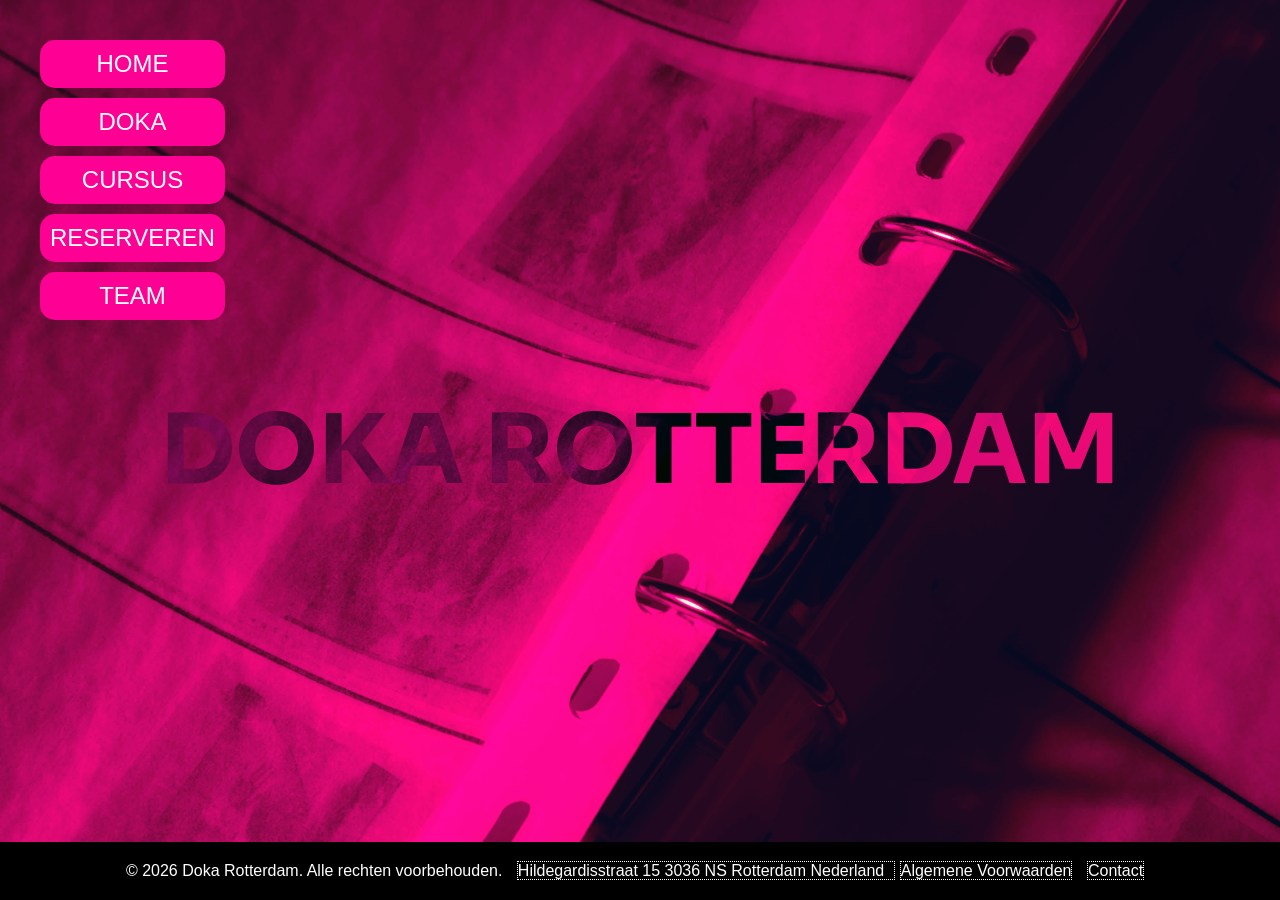
==== index.html @ 50a51a16 "indexing added" ====
<!DOCTYPE html>
<html lang="NL-nl">
<head>
    <meta charset="UTF-8">
    <meta name="viewport" content="width=device-width, initial-scale=1.0">
    <link rel="stylesheet" href="style/main.css">
    <link rel="preconnect" href="https://fonts.googleapis.com">
    <link rel="preconnect" href="https://fonts.gstatic.com" crossorigin>
    <link href="https://fonts.googleapis.com/css2?family=Sora:wght@100..800&display=swap" rel="stylesheet">
    <meta name="viewport" content="width=device-width, initial-scale=1.0">

    <title>Doka Rotterdam – Professionele Donkere Kamer Huren in Rotterdam</title>
    <meta name="description" content="Huur een professionele donkere kamer in Rotterdam bij Studio Rik Versteeg. Volledig uitgerust voor zwart-wit film ontwikkelen en afdrukken. Boek direct online.">
    <meta name="keywords" content="donkere kamer huren Rotterdam, doka huren Rotterdam, analoge fotografie Rotterdam, zwart-wit fotografie studio Rotterdam, film ontwikkelen Rotterdam">
    <meta name="author" content="Studio Rik Versteeg">
    <link rel="canonical" href="https://doka-rotterdam.nl/index.html">

    <meta property="og:type" content="website">
    <meta property="og:url" content="https://doka-rotterdam.nl/">
    <meta property="og:title" content="Doka Rotterdam – Professionele Donkere Kamer Huren">
    <meta property="og:description" content="Huur een volledig uitgeruste donkere kamer in Rotterdam voor zwart-wit film ontwikkelen en afdrukken. Studio Rik Versteeg.">
    <meta property="og:image" content="https://doka-rotterdam.nl/images/compressed/1.jpg">
    <meta property="og:locale" content="nl_NL">
    <meta property="og:site_name" content="Doka Rotterdam">

    <script type="application/ld+json">
      {
        "@context": "https://schema.org",
        "@type": "LocalBusiness",
        "name": "Doka Rotterdam – Studio Rik Versteeg",
        "url": "https://doka-rotterdam.nl",
        "image": "https://doka-rotterdam.nl/images/compressed/1.jpg",
        "description": "Professionele donkere kamer te huur in Rotterdam voor zwart-wit film ontwikkelen en afdrukken.",
        "address": {
          "@type": "PostalAddress",
          "streetAddress": "Hildegardisstraat 15",
          "postalCode": "3036 NS",
          "addressLocality": "Rotterdam",
          "addressCountry": "NL"
        },
        "telephone": "",
        "email": "info@doka-rotterdam.nl"
      }
    </script>
</head>
<body>
    <div class="menu" id="menu_impression">
        <a href="index.html">HOME</a>
        <a href="impression.html">DOKA</a>
        <a href="cursus.html">CURSUS</a>
        <a href="reserveren.html">RESERVEREN</a>
        <a href="team.html">TEAM</a>
    </div>
    <div id="header">
        <h1>DOKA ROTTERDAM</h1>
    </div>
    <div id="overlay"></div>
     <div class="container">
    <div class="track">
      <!-- First set -->
      <div class="image" style="background-image: url('images/compressed/1.jpg')"></div>
      <div class="image" style="background-image: url('images/compressed/2.jpg')"></div>
      <div class="image" style="background-image: url('images/compressed/3.jpg')"></div>
      <div class="image" style="background-image: url('images/compressed/4.jpg')"></div>
      <div class="image" style="background-image: url('images/compressed/5.jpg')"></div>
      <div class="image" style="background-image: url('images/compressed/6.jpg')"></div>
      <div class="image" style="background-image: url('images/compressed/7.jpg')"></div>
      <div class="image" style="background-image: url('images/compressed/8.jpg')"></div>
      <div class="image" style="background-image: url('images/compressed/9.jpg')"></div>
      <div class="image" style="background-image: url('images/compressed/10.jpg')"></div>

      <div class="image" style="background-image: url('images/compressed/1.jpg')"></div>
      <div class="image" style="background-image: url('images/compressed/2.jpg')"></div>
      <div class="image" style="background-image: url('images/compressed/3.jpg')"></div>
      <div class="image" style="background-image: url('images/compressed/4.jpg')"></div>
      <div class="image" style="background-image: url('images/compressed/5.jpg')"></div>
      <div class="image" style="background-image: url('images/compressed/6.jpg')"></div>
      <div class="image" style="background-image: url('images/compressed/7.jpg')"></div>
      <div class="image" style="background-image: url('images/compressed/8.jpg')"></div>
      <div class="image" style="background-image: url('images/compressed/9.jpg')"></div>
      <div class="image" style="background-image: url('images/compressed/10.jpg')"></div>
    </div>
  </div>
  <div id="footer">
    <p>&copy; 2026 Doka Rotterdam. Alle rechten voorbehouden.</p>
    <a href="https://maps.app.goo.gl/UmLGHMcnTGEYaz4e9" target="_blank"><p>Hildegardisstraat 15
        3036 NS
        Rotterdam
        Nederland
    </p></a>
    <p><a href="terms.html" target="_blank">Algemene Voorwaarden</a></p>
    <p><a href="contact.html">Contact</a></p>
  </div>
</body>
</html>
---- style/main.css ----
* {
    margin: 0;
    padding: 0;
    box-sizing: border-box;
}

body, html {
    width: 100%;
    height: 100%;
    font-family: Arial, Helvetica, sans-serif;
}

#terms_container {
    padding: 50px;
    padding-bottom: 200px;
}

#landing_title {
    font-size: 3em;
    text-align: center;
}

.menu {
    padding: 30px;
    height: 100px;
    text-align: center;
    z-index: 2;
    position: absolute;
    top: 0;
    z-index: 5;
}

.menu a {
    color: white;
    text-decoration: none;
    margin: 10px;
    font-size: 1.5em;
    padding: 10px;
    display: block;
    border-radius: 15px;
    transition: .3s ease-in-out;
    border: 2px solid white;
    box-sizing: border-box;
}

.menu a:hover {
    background-color: white;
    color: black;
}

#menu_impression {
    position: fixed;
}

#menu_impression a {
    background-color: rgb(255, 0, 149);
    border: none;
}

#menu_impression a:hover {
    background-color: rgb(9, 52, 150);
    color: rgb(255, 0, 149);
}

.container {
    width: 100vw;
    height: 100vh;
    position: absolute;
    top: 0;
    overflow: hidden;
}

.track {
  display: flex;
  width: max-content; /* important */
  animation: scroll 80s linear infinite;
}

.image {
  flex: 0 0 100vw;
  height: 100vh;
  background-size: cover;
  background-position: center;
}

#header {
    position: absolute;
    top: 0;
    left: 0;
    width: 100%;
    height: 100%;
    display: flex;
    flex-direction: column;
    justify-content: center;
    align-items: center;
    color: white;
    z-index: 4;
    font-size: 3em;
    font-weight: 800;
    font-family: "Sora", sans-serif;
    color: rgb(255, 0, 149);
    mix-blend-mode: difference;
}

#overlay {
    position: absolute;
    top: 0;
    left: 0;
    width: 100vw;
    height: 100vh;
    background-color: rgb(7, 9, 32);
    mix-blend-mode: lighten;
    z-index: 3;
}

#booking_image_frame {
    flex: 1;
    background-image: url("../images/doka_img/compressed/1.jpg");
    background-size: contain;
    background-position: center;
    background-repeat: no-repeat;
}

#footer {
    background-color: black;
    color: white;
    padding: 20px;
    position: fixed;
    bottom: 0;
    width: 100%;
    height: auto;
    z-index: 5;
    text-align: center;
}

#footer p {
    display: inline-block;
    margin-right: 10px;
}

#footer a{
    color: white;
    text-decoration: none;
    border: dotted white 1px;
}

#footer a:hover {
    background-color: rgb(255, 0, 149);
}

.box {
    width: 500px;
    height: auto;
    margin: 20px;
    border-radius: 20px;
    padding: 20px;
    border: 5px white solid;
    z-index: 2;
    color: white;
}

#box_container {
    display: flex;
    flex-wrap: wrap;
    justify-content: center;
    align-items: center;
    width: 100vw;
    min-height: 100vh;
    height: auto;
    font-family: "Sora", sans-serif;
    z-index: 2;
    box-sizing: border-box;
    padding: 100px;
}

.line {
    border: 2px white solid;
}

.book_btn {
    text-decoration: none;
    border: 2px solid white;
    color: white;
    padding: 5px;
    float: right;
    transition: all 0.2s ease-in-out;
    font-weight: 600;
    font-family: "Sora", sans-serif;
    border-radius: 10px;
}

.book_btn:hover {
    background-color: black;
    color: white;
}

#backdrop_reserveren {
    position: fixed;
    width: 100vw;
    height: 100vh;
    background-image: url('../images/compressed/6.jpg');
    background-size: cover;
    background-position: center;
    z-index: 0;
    filter: saturate(0) blur(20px);
}

#backdrop_team {
    position: fixed;
    width: 100vw;
    height: 100vh;
    background-image: url('../images/compressed/1.jpg');
    background-size: cover;
    background-position: center;
    z-index: 0;
    filter: saturate(0) blur(20px);
}

#team_container {
    display: flex;
    justify-content: center;
    align-items: center;
    gap: 50px;
    z-index: 1;
    min-height: 100vh;
}

.team_card {
    max-width: 500px;
    height: auto;
    border-radius: 20px;
    align-items: center;
    padding: 30px;
    font-family: "Sora", sans-serif;
    border: 5px solid white;
    z-index: 1;
    color: white;
}

.team_image {
    width: 200px;
    height: auto;
    margin-top: 20px;
    float: left;
    padding-right: 20px;
    padding-bottom: 10px;
    margin: 0;
}

.personal_link {
    text-decoration: wavy;
    float: right;
    color: white;
    border: 2px solid white;
    padding: 5px;
    border-radius: 10px;
}

#text_frame_booking {
    display: flex;
    flex-wrap: wrap;
    justify-content: center;
    height: auto;
    width: 100%;
    padding-left: 250px;
    padding-top: 100px;
    padding-bottom: 100px;
    max-width: 100vw;
    box-sizing: border-box;
    height: auto;
    z-index: 1;
    background-color: black;
}

#backdrop_impression {
    position: absolute;
    top: 0;
    width: 100vw;
    min-height: 100vh;
    background-image: url('../images/compressed/4.jpg');
    background-size: cover;
    background-position: center;
    z-index: 0;
    filter: saturate(0) blur(20px);
}

#text_frame_booking > h1 {
    font-weight: 800;
    font-family: "Sora", sans-serif;
    font-size: 4em;
    flex: 0 0 100%;
    padding-left: 25px;
    z-index: 1;
}

.text_box_imp > p {
    font-size: 1.2em;
}

.text_box_imp {
    width: 100%;
    color: white;
    max-width: 700px;
    height: auto;
    padding: 20px;
    border-radius: 20px;
    border: 5px solid white;
    margin: 25px;
    font-family: "Sora", sans-serif;
    margin-right: auto;
    z-index: 1;
}

#contact_container {
    width: 100%;
    min-height: 100vh;
    display: flex;
    justify-content: center;
    align-items: center;
}

#contact_box {
    background-color: rgb(255, 196, 0);
    padding: 20px;
    border-radius: 25px;
}

#contact_box a {
    color: black;
    border: solid black 2px;
    padding: 5px;
}

#contact_box a:hover {
    background-color: black;
    color: white;
}

/* grid code */


#gallery {
  display: grid;
  grid-template-columns: repeat(8, 1fr);
  grid-template-rows: repeat(21, 15vh);
  grid-gap: 1.5rem;
  background-color: white;
  padding: 1.5rem;
}

.gallery__img {
  width: 100%;
  height: 100%;
  object-fit: cover;
  display: block; 
}

.gallery__item--1 {
  grid-column-start: 1;
  grid-column-end: 3;
  grid-row-start: 1;
  grid-row-end: 6;

  /** Alternative Syntax **/
  /* grid-column: 1 / span 2;  */
  /* grid-row: 1 / span 2; */
}

.gallery__item--2 {
  grid-column-start: 3;
  grid-column-end: 5;
  grid-row-start: 1;
  grid-row-end: 6;

  /** Alternative Syntax **/
  /* grid-column: 3 / span 2;  */
  /* grid-row: 1 / span 2; */
}

.gallery__item--3 {
  grid-column-start: 5;
  grid-column-end: 9;
  grid-row-start: 1;
  grid-row-end: 6;

  /** Alternative Syntax **/
  /* grid-column: 5 / span 4;
  grid-row: 1 / span 5; */
}

.gallery__item--4 {
  grid-column-start: 1;
  grid-column-end: 5;
  grid-row-start: 6;
  grid-row-end: 12;

  /** Alternative Syntax **/
  /* grid-column: 1 / span 4;  */
  /* grid-row: 3 / span 3; */
}

.gallery__item--5 {
  grid-column-start: 1;
  grid-column-end: 5;
  grid-row-start: 12;
  grid-row-end: 16;

  /** Alternative Syntax **/
  /* grid-column: 1 / span 4; */
  /* grid-row: 6 / span 3; */
}

.gallery__item--6 {
  grid-column-start: 5;
  grid-column-end: 9;
  grid-row-start: 6;
  grid-row-end: 12;

  /** Alternative Syntax **/
  /* grid-column: 5 / span 4; */
  /* grid-row: 6 / span 3; */
}

.gallery__item--7 {
  grid-column-start: 5;
  grid-column-end: 9;
  grid-row-start: 12;
  grid-row-end: 16;

  /** Alternative Syntax **/
  /* grid-column: 5 / span 4; */
  /* grid-row: 6 / span 3; */
}

.gallery__item--8 {
  grid-column-start: 1;
  grid-column-end: 6;
  grid-row-start: 16;
  grid-row-end: 21;

  /** Alternative Syntax **/
  /* grid-column: 5 / span 4; */
  /* grid-row: 6 / span 3; */
}

.gallery__item--9 {
  grid-column-start: 6;
  grid-column-end: 9;
  grid-row-start: 16;
  grid-row-end: 21;

  /** Alternative Syntax **/
  /* grid-column: 5 / span 4; */
  /* grid-row: 6 / span 3; */
}

@keyframes scroll {
  from {
    transform: translateX(0);
  }
  to {
    transform: translateX(-50%);
  }
}

@media (max-width: 700px) {
    .menu a {
        display: inline;
    }
    #booking_container {
        padding-top: 100px;
    }
    #booking_image_frame {
        display: none;
    }
    #header {
        font-size: 1.7em;
        text-align: center;
    }
    .menu > a {
        font-size: .7em;
        margin: 5px;
        padding: 5px;
        border: 1px solid white;
    }
    #text_frame_booking > h1 {
        font-size: 3em;
        padding: 0;
    }
    .menu {
        width: 100%;
    }
    #footer {
        padding: 5px;
    }
    #footer > p {
        font-size: .3em;
        padding: 0;
    }
    #footer > a {
        font-size: .3em;
        padding: 0;
    }
    #box_container {
        padding: 20px;
        padding-bottom: 100px;
    }
    #text_frame_booking {
        padding-left: 10px;
        padding: 10px;
        padding-top: 100px;
    }
    .text_box_imp {
        max-width: 100%;
        width: 100%;
    }
    .team_card {
        width: 100%;
    }
    .team_image {
        width: 120px;
    }
    #team_container {
    padding-top: 100px;
    padding-bottom: 100px;
    flex-direction: column;
    gap: 50px;
    z-index: 1;
    min-height: 100vh;
}



    #gallery {
        grid-template-columns: repeat(8, 1fr);
        grid-template-rows: repeat(54, 15vh);
    }


    .gallery__item--1 {
        grid-column-start: 1;
        grid-column-end: 9;
        grid-row-start: 1;
        grid-row-end: 6;
  }
    .gallery__item--2 {
        grid-column-start: 1;
        grid-column-end: 9;
        grid-row-start: 6;
        grid-row-end: 12;
    }
    .gallery__item--3 {
        grid-column-start: 1;
        grid-column-end: 9;
        grid-row-start: 12;
        grid-row-end: 18;
    }
    .gallery__item--4 {
        grid-column-start: 1;
        grid-column-end: 9;
        grid-row-start: 18;
        grid-row-end: 24;
    }
    .gallery__item--5 {
        grid-column-start: 1;
        grid-column-end: 9;
        grid-row-start: 24;
        grid-row-end: 30;
    }
    .gallery__item--6 {
        grid-column-start: 1;
        grid-column-end: 9;
        grid-row-start: 30;
        grid-row-end: 36;
    }
    .gallery__item--7 {
        grid-column-start: 1;
        grid-column-end: 9;
        grid-row-start: 36;
        grid-row-end: 42;
    }
    .gallery__item--8 {
        grid-column-start: 1;
        grid-column-end: 9;
        grid-row-start: 42;
        grid-row-end: 48;
    }
    .gallery__item--9 {
        grid-column-start: 1;
        grid-column-end: 9;
        grid-row-start: 48;
        grid-row-end: 54;
    }
}
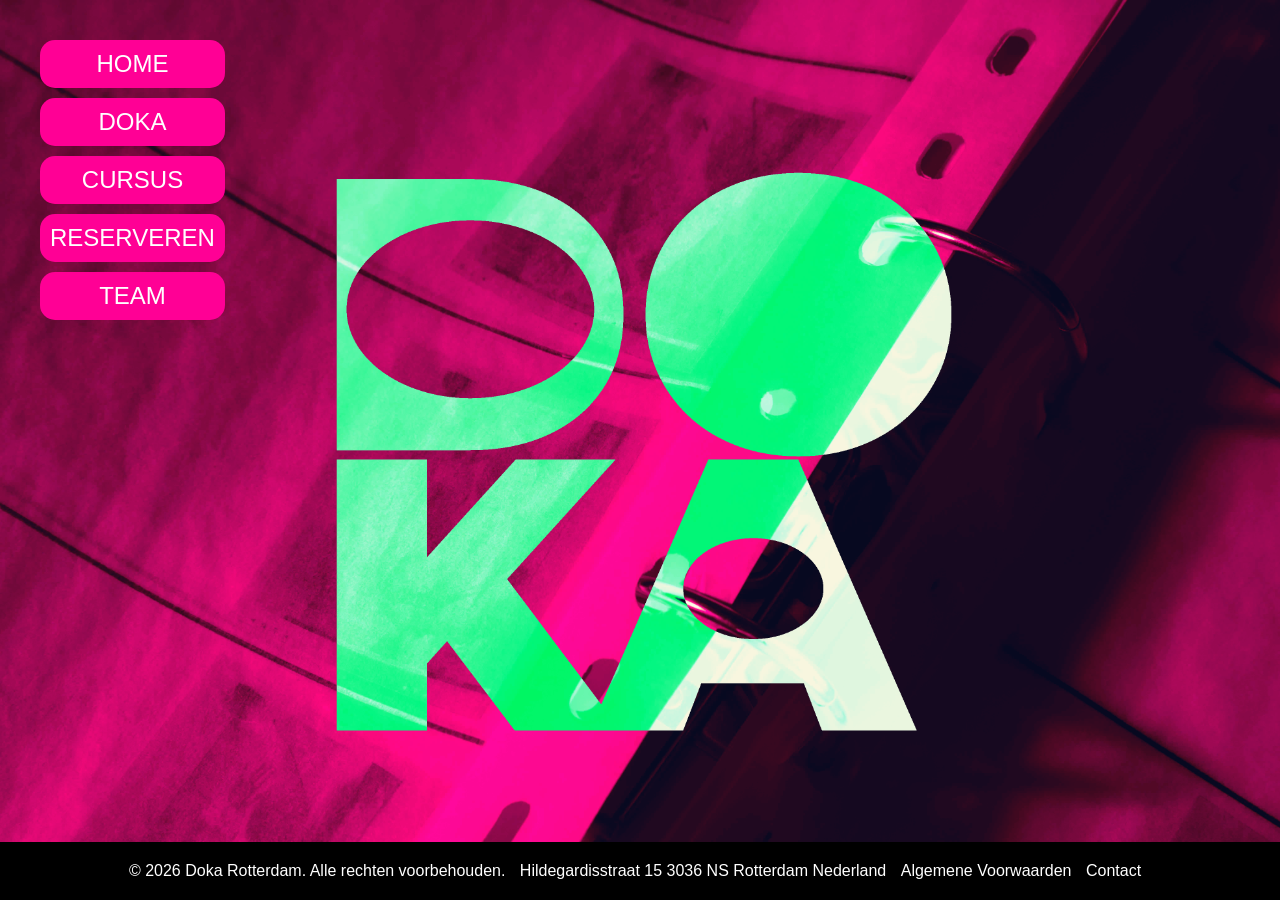
==== commit 5a17b3fa: "logo update (also icon bar) + small bug fixes" ====
--- a/index.html
+++ b/index.html
@@ -7,6 +7,7 @@
     <link rel="preconnect" href="https://fonts.googleapis.com">
     <link rel="preconnect" href="https://fonts.gstatic.com" crossorigin>
     <link href="https://fonts.googleapis.com/css2?family=Sora:wght@100..800&display=swap" rel="stylesheet">
+    <link rel="icon" type="image/x-icon" href="images/logo/logo_icon.png">
     <meta name="viewport" content="width=device-width, initial-scale=1.0">
 
     <title>Doka Rotterdam – Professionele Donkere Kamer Huren in Rotterdam</title>
@@ -52,7 +53,8 @@
         <a href="team.html">TEAM</a>
     </div>
     <div id="header">
-        <h1>DOKA ROTTERDAM</h1>
+        <!-- <h1>DOKA ROTTERDAM</h1> -->
+         <img id="logo" src="images/logo/logo_full_size_white.png">
     </div>
     <div id="overlay"></div>
      <div class="container">
--- a/style/main.css
+++ b/style/main.css
@@ -97,9 +97,15 @@
     z-index: 4;
     font-size: 3em;
     font-weight: 800;
+    mix-blend-mode: exclusion;
     font-family: "Sora", sans-serif;
     color: rgb(255, 0, 149);
-    mix-blend-mode: difference;
+}
+
+#header > img {
+    z-index: 10;
+    width: 80vw;
+    max-width: 650px;
 }
 
 #overlay {
@@ -141,7 +147,6 @@
 #footer a{
     color: white;
     text-decoration: none;
-    border: dotted white 1px;
 }
 
 #footer a:hover {
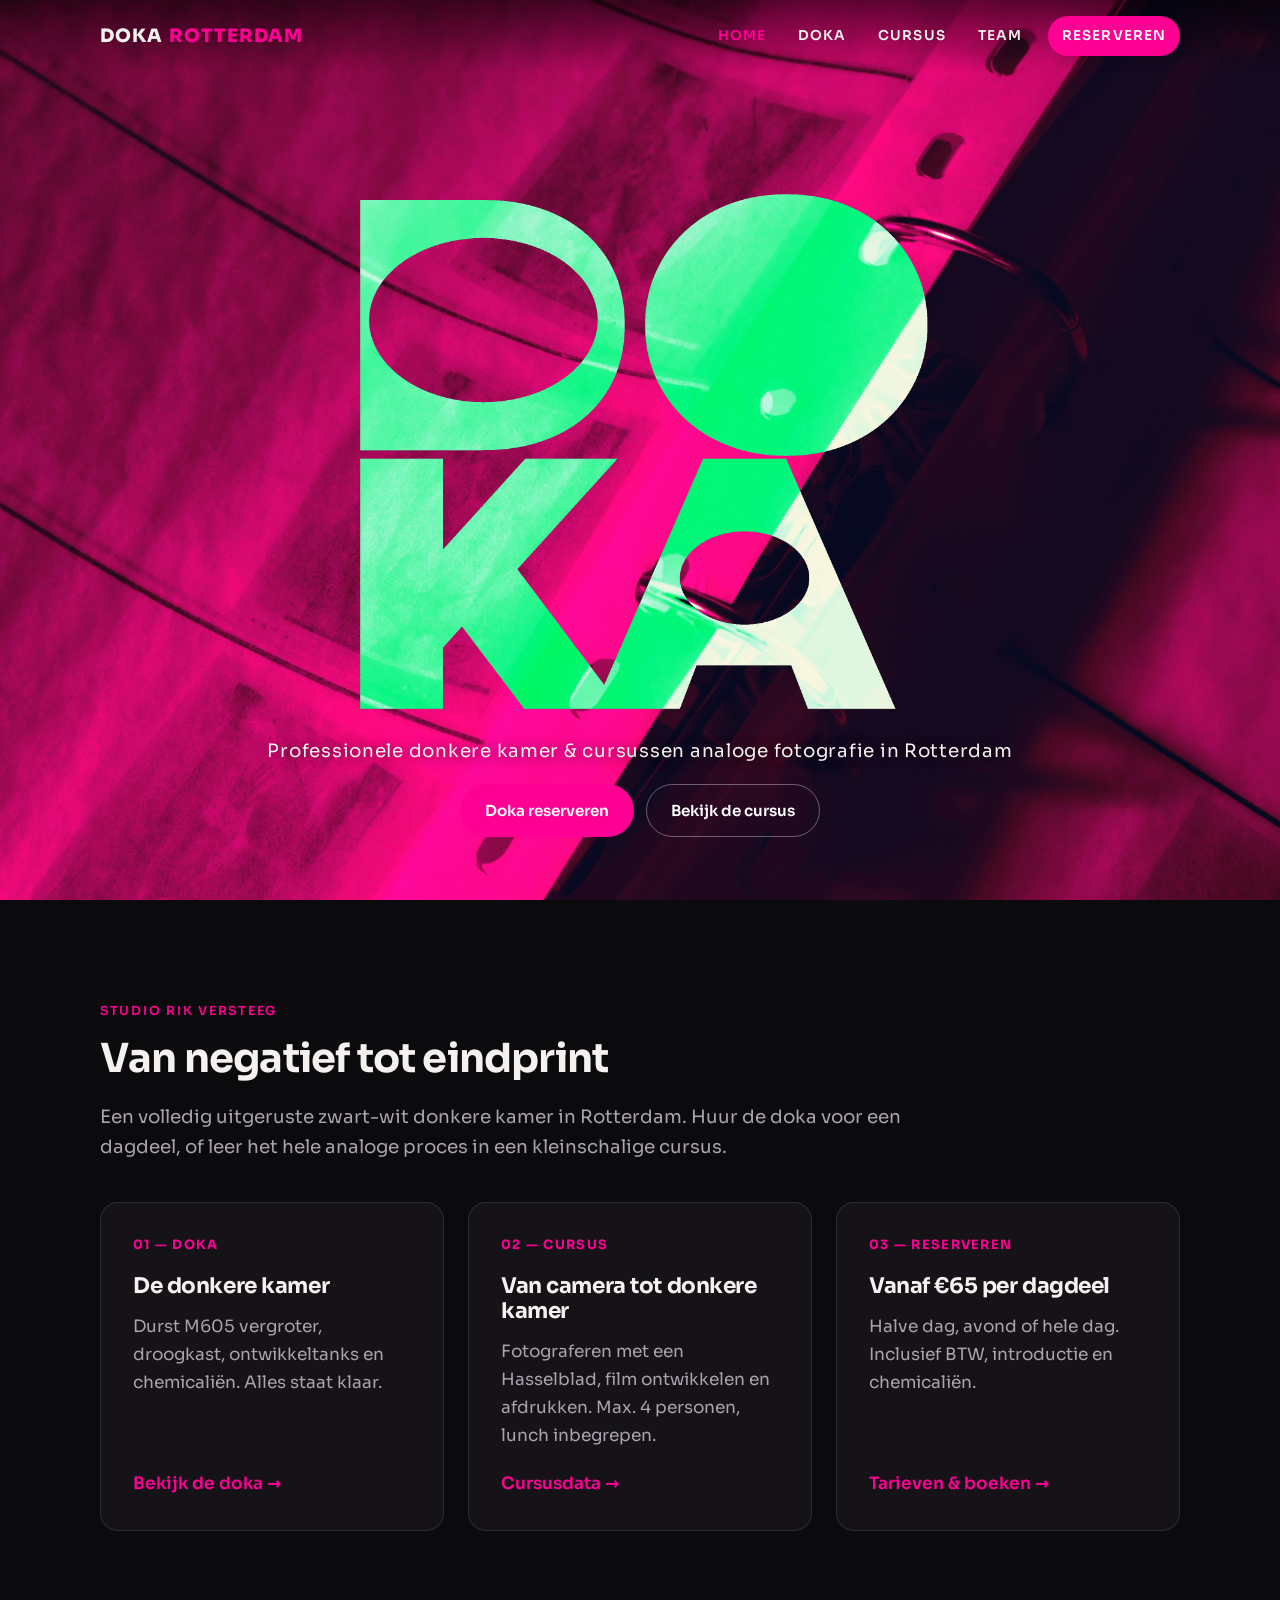
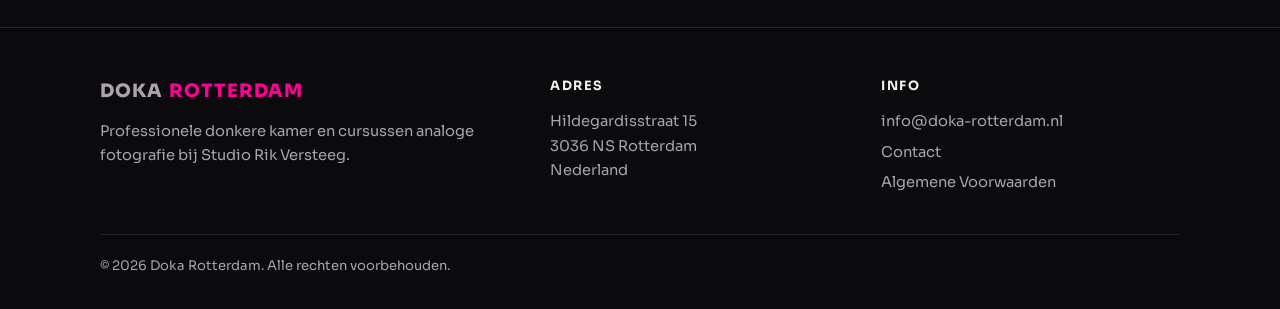
==== commit 3e28758c: "overhaullllll" ====
--- a/index.html
+++ b/index.html
@@ -1,26 +1,26 @@
 <!DOCTYPE html>
-<html lang="NL-nl">
+<html lang="nl-NL">
 <head>
     <meta charset="UTF-8">
     <meta name="viewport" content="width=device-width, initial-scale=1.0">
-    <link rel="stylesheet" href="style/main.css">
     <link rel="preconnect" href="https://fonts.googleapis.com">
     <link rel="preconnect" href="https://fonts.gstatic.com" crossorigin>
     <link href="https://fonts.googleapis.com/css2?family=Sora:wght@100..800&display=swap" rel="stylesheet">
-    <link rel="icon" type="image/x-icon" href="images/logo/logo_icon.png">
-    <meta name="viewport" content="width=device-width, initial-scale=1.0">
+    <link rel="stylesheet" href="style/main.css">
+    <link rel="icon" type="image/png" href="images/logo/logo_icon.png">
+    <script src="script/main.js" defer></script>
 
     <title>Doka Rotterdam – Professionele Donkere Kamer Huren in Rotterdam</title>
     <meta name="description" content="Huur een professionele donkere kamer in Rotterdam bij Studio Rik Versteeg. Volledig uitgerust voor zwart-wit film ontwikkelen en afdrukken. Boek direct online.">
     <meta name="keywords" content="donkere kamer huren Rotterdam, doka huren Rotterdam, analoge fotografie Rotterdam, zwart-wit fotografie studio Rotterdam, film ontwikkelen Rotterdam">
     <meta name="author" content="Studio Rik Versteeg">
-    <link rel="canonical" href="https://doka-rotterdam.nl/index.html">
+    <link rel="canonical" href="https://www.doka-rotterdam.nl/">
 
     <meta property="og:type" content="website">
-    <meta property="og:url" content="https://doka-rotterdam.nl/">
+    <meta property="og:url" content="https://www.doka-rotterdam.nl/">
     <meta property="og:title" content="Doka Rotterdam – Professionele Donkere Kamer Huren">
     <meta property="og:description" content="Huur een volledig uitgeruste donkere kamer in Rotterdam voor zwart-wit film ontwikkelen en afdrukken. Studio Rik Versteeg.">
-    <meta property="og:image" content="https://doka-rotterdam.nl/images/compressed/1.jpg">
+    <meta property="og:image" content="https://www.doka-rotterdam.nl/images/compressed/1.jpg">
     <meta property="og:locale" content="nl_NL">
     <meta property="og:site_name" content="Doka Rotterdam">
 
@@ -29,8 +29,8 @@
         "@context": "https://schema.org",
         "@type": "LocalBusiness",
         "name": "Doka Rotterdam – Studio Rik Versteeg",
-        "url": "https://doka-rotterdam.nl",
-        "image": "https://doka-rotterdam.nl/images/compressed/1.jpg",
+        "url": "https://www.doka-rotterdam.nl",
+        "image": "https://www.doka-rotterdam.nl/images/compressed/1.jpg",
         "description": "Professionele donkere kamer te huur in Rotterdam voor zwart-wit film ontwikkelen en afdrukken.",
         "address": {
           "@type": "PostalAddress",
@@ -39,59 +39,117 @@
           "addressLocality": "Rotterdam",
           "addressCountry": "NL"
         },
-        "telephone": "",
         "email": "info@doka-rotterdam.nl"
       }
     </script>
 </head>
 <body>
-    <div class="menu" id="menu_impression">
-        <a href="index.html">HOME</a>
-        <a href="impression.html">DOKA</a>
-        <a href="cursus.html">CURSUS</a>
-        <a href="reserveren.html">RESERVEREN</a>
-        <a href="team.html">TEAM</a>
-    </div>
-    <div id="header">
-        <!-- <h1>DOKA ROTTERDAM</h1> -->
-         <img id="logo" src="images/logo/logo_full_size_white.png">
-    </div>
-    <div id="overlay"></div>
-     <div class="container">
-    <div class="track">
-      <!-- First set -->
-      <div class="image" style="background-image: url('images/compressed/1.jpg')"></div>
-      <div class="image" style="background-image: url('images/compressed/2.jpg')"></div>
-      <div class="image" style="background-image: url('images/compressed/3.jpg')"></div>
-      <div class="image" style="background-image: url('images/compressed/4.jpg')"></div>
-      <div class="image" style="background-image: url('images/compressed/5.jpg')"></div>
-      <div class="image" style="background-image: url('images/compressed/6.jpg')"></div>
-      <div class="image" style="background-image: url('images/compressed/7.jpg')"></div>
-      <div class="image" style="background-image: url('images/compressed/8.jpg')"></div>
-      <div class="image" style="background-image: url('images/compressed/9.jpg')"></div>
-      <div class="image" style="background-image: url('images/compressed/10.jpg')"></div>
+    <header class="site-header site-header--overlay">
+        <div class="wrap">
+            <a class="brand" href="index.html">DOKA <span>ROTTERDAM</span></a>
+            <button class="nav-toggle" aria-label="Menu" aria-expanded="false" aria-controls="nav"><span></span></button>
+            <nav class="nav" id="nav">
+                <a href="index.html" aria-current="page">HOME</a>
+                <a href="impression.html">DOKA</a>
+                <a href="cursus.html">CURSUS</a>
+                <a href="team.html">TEAM</a>
+                <a href="reserveren.html" class="nav-cta">RESERVEREN</a>
+            </nav>
+        </div>
+    </header>
 
-      <div class="image" style="background-image: url('images/compressed/1.jpg')"></div>
-      <div class="image" style="background-image: url('images/compressed/2.jpg')"></div>
-      <div class="image" style="background-image: url('images/compressed/3.jpg')"></div>
-      <div class="image" style="background-image: url('images/compressed/4.jpg')"></div>
-      <div class="image" style="background-image: url('images/compressed/5.jpg')"></div>
-      <div class="image" style="background-image: url('images/compressed/6.jpg')"></div>
-      <div class="image" style="background-image: url('images/compressed/7.jpg')"></div>
-      <div class="image" style="background-image: url('images/compressed/8.jpg')"></div>
-      <div class="image" style="background-image: url('images/compressed/9.jpg')"></div>
-      <div class="image" style="background-image: url('images/compressed/10.jpg')"></div>
-    </div>
-  </div>
-  <div id="footer">
-    <p>&copy; 2026 Doka Rotterdam. Alle rechten voorbehouden.</p>
-    <a href="https://maps.app.goo.gl/UmLGHMcnTGEYaz4e9" target="_blank"><p>Hildegardisstraat 15
-        3036 NS
-        Rotterdam
-        Nederland
-    </p></a>
-    <p><a href="terms.html" target="_blank">Algemene Voorwaarden</a></p>
-    <p><a href="contact.html">Contact</a></p>
-  </div>
+    <main>
+        <section class="home-hero">
+            <div class="track" aria-hidden="true">
+                <!-- Two identical sets so the scroll animation loops seamlessly -->
+                <div class="image" style="background-image: url('images/compressed/1.jpg')"></div>
+                <div class="image" style="background-image: url('images/compressed/2.jpg')"></div>
+                <div class="image" style="background-image: url('images/compressed/3.jpg')"></div>
+                <div class="image" style="background-image: url('images/compressed/4.jpg')"></div>
+                <div class="image" style="background-image: url('images/compressed/5.jpg')"></div>
+                <div class="image" style="background-image: url('images/compressed/6.jpg')"></div>
+                <div class="image" style="background-image: url('images/compressed/7.jpg')"></div>
+                <div class="image" style="background-image: url('images/compressed/8.jpg')"></div>
+                <div class="image" style="background-image: url('images/compressed/9.jpg')"></div>
+                <div class="image" style="background-image: url('images/compressed/10.jpg')"></div>
+
+                <div class="image" style="background-image: url('images/compressed/1.jpg')"></div>
+                <div class="image" style="background-image: url('images/compressed/2.jpg')"></div>
+                <div class="image" style="background-image: url('images/compressed/3.jpg')"></div>
+                <div class="image" style="background-image: url('images/compressed/4.jpg')"></div>
+                <div class="image" style="background-image: url('images/compressed/5.jpg')"></div>
+                <div class="image" style="background-image: url('images/compressed/6.jpg')"></div>
+                <div class="image" style="background-image: url('images/compressed/7.jpg')"></div>
+                <div class="image" style="background-image: url('images/compressed/8.jpg')"></div>
+                <div class="image" style="background-image: url('images/compressed/9.jpg')"></div>
+                <div class="image" style="background-image: url('images/compressed/10.jpg')"></div>
+            </div>
+            <div id="overlay"></div>
+            <div class="home-hero__logo">
+                <img src="images/logo/logo_full_size_white.png" alt="Doka Rotterdam">
+            </div>
+            <div class="home-hero__content">
+                <h1 class="sr-only">Doka Rotterdam – donkere kamer huren in Rotterdam</h1>
+                <p>Professionele donkere kamer &amp; cursussen analoge fotografie in Rotterdam</p>
+                <div class="btn-row">
+                    <a class="btn btn--primary" href="reserveren.html">Doka reserveren</a>
+                    <a class="btn btn--ghost" href="cursus.html">Bekijk de cursus</a>
+                </div>
+            </div>
+        </section>
+
+        <section class="section">
+            <div class="wrap">
+                <span class="eyebrow">Studio Rik Versteeg</span>
+                <h2 class="section-title">Van negatief tot eindprint</h2>
+                <p class="lead muted" style="max-width: 62ch">Een volledig uitgeruste zwart-wit donkere kamer in Rotterdam. Huur de doka voor een dagdeel, of leer het hele analoge proces in een kleinschalige cursus.</p>
+
+                <div class="grid-3" style="margin-top: 40px">
+                    <a class="card feature" href="impression.html">
+                        <span class="num">01 — DOKA</span>
+                        <h3>De donkere kamer</h3>
+                        <p>Durst M605 vergroter, droogkast, ontwikkeltanks en chemicaliën. Alles staat klaar.</p>
+                        <span class="arrow">Bekijk de doka →</span>
+                    </a>
+                    <a class="card feature" href="cursus.html">
+                        <span class="num">02 — CURSUS</span>
+                        <h3>Van camera tot donkere kamer</h3>
+                        <p>Fotograferen met een Hasselblad, film ontwikkelen en afdrukken. Max. 4 personen, lunch inbegrepen.</p>
+                        <span class="arrow">Cursusdata →</span>
+                    </a>
+                    <a class="card feature" href="reserveren.html">
+                        <span class="num">03 — RESERVEREN</span>
+                        <h3>Vanaf €65 per dagdeel</h3>
+                        <p>Halve dag, avond of hele dag. Inclusief BTW, introductie en chemicaliën.</p>
+                        <span class="arrow">Tarieven &amp; boeken →</span>
+                    </a>
+                </div>
+            </div>
+        </section>
+    </main>
+
+    <footer class="site-footer">
+        <div class="wrap">
+            <div class="cols">
+                <div>
+                    <a class="brand" href="index.html">DOKA <span>ROTTERDAM</span></a>
+                    <p style="margin-top: 12px">Professionele donkere kamer en cursussen analoge fotografie bij Studio Rik Versteeg.</p>
+                </div>
+                <div>
+                    <h4>Adres</h4>
+                    <address><a href="https://maps.app.goo.gl/UmLGHMcnTGEYaz4e9" target="_blank" rel="noopener">Hildegardisstraat 15<br>3036 NS Rotterdam<br>Nederland</a></address>
+                </div>
+                <div>
+                    <h4>Info</h4>
+                    <ul>
+                        <li><a href="mailto:info@doka-rotterdam.nl">info@doka-rotterdam.nl</a></li>
+                        <li><a href="contact.html">Contact</a></li>
+                        <li><a href="terms.html">Algemene Voorwaarden</a></li>
+                    </ul>
+                </div>
+            </div>
+            <p class="legal">&copy; 2026 Doka Rotterdam. Alle rechten voorbehouden.</p>
+        </div>
+    </footer>
 </body>
-</html>+</html>
--- a/style/main.css
+++ b/style/main.css
@@ -1,599 +1,660 @@
-* {
-    margin: 0;
-    padding: 0;
-    box-sizing: border-box;
-}
-
-body, html {
+/* ==========================================================================
+   Doka Rotterdam — shared stylesheet
+   One file for every page. Design tokens live in :root; change them there.
+   ========================================================================== */
+
+:root {
+    --bg: #0b0a0d;
+    --surface: #151318;
+    --surface-2: #1d1a21;
+    --border: rgba(255, 255, 255, 0.1);
+    --text: #f4f1ee;
+    --muted: #aaa3ae;
+    --accent: #ff0095;          /* brand magenta (safelight) */
+    --accent-hover: #ff3daf;
+    --accent-soft: rgba(255, 0, 149, 0.12);
+    --blue: #093496;            /* secondary brand blue */
+
+    --radius: 18px;
+    --radius-sm: 10px;
+    --max: 1160px;
+    --gutter: clamp(16px, 4vw, 40px);
+    --header-h: 72px;
+
+    --font: "Sora", system-ui, -apple-system, "Segoe UI", sans-serif;
+}
+
+/* ---------- Reset & base ---------- */
+
+*, *::before, *::after { box-sizing: border-box; }
+
+* { margin: 0; padding: 0; }
+
+html { scroll-behavior: smooth; -webkit-text-size-adjust: 100%; }
+
+[id] { scroll-margin-top: calc(var(--header-h) + 16px); }
+
+body {
+    background: var(--bg);
+    color: var(--text);
+    font-family: var(--font);
+    font-size: 17px;
+    line-height: 1.65;
+    min-height: 100vh;
+    display: flex;
+    flex-direction: column;
+    -webkit-font-smoothing: antialiased;
+}
+
+main { flex: 1; }
+
+img, video { display: block; max-width: 100%; }
+
+a { color: inherit; }
+
+h1, h2, h3 { line-height: 1.15; letter-spacing: -0.02em; font-weight: 700; }
+
+p + p { margin-top: 1em; }
+
+::selection { background: var(--accent); color: #fff; }
+
+:focus-visible { outline: 2px solid var(--accent); outline-offset: 3px; }
+
+/* ---------- Layout helpers ---------- */
+
+.wrap {
     width: 100%;
-    height: 100%;
-    font-family: Arial, Helvetica, sans-serif;
-}
-
-#terms_container {
-    padding: 50px;
-    padding-bottom: 200px;
-}
-
-#landing_title {
-    font-size: 3em;
-    text-align: center;
-}
-
-.menu {
-    padding: 30px;
-    height: 100px;
-    text-align: center;
-    z-index: 2;
+    max-width: var(--max);
+    margin: 0 auto;
+    padding: 0 var(--gutter);
+}
+
+.section { padding: clamp(48px, 8vw, 96px) 0; }
+.section--tight { padding-top: 0; }
+
+.eyebrow {
+    display: inline-block;
+    font-size: 0.78rem;
+    font-weight: 600;
+    letter-spacing: 0.14em;
+    text-transform: uppercase;
+    color: var(--accent);
+    margin-bottom: 14px;
+}
+
+.section-title {
+    font-size: clamp(1.7rem, 3.4vw, 2.5rem);
+    margin-bottom: 20px;
+}
+
+.lead { font-size: 1.15rem; color: var(--text); }
+
+.muted { color: var(--muted); }
+
+.sr-only {
     position: absolute;
+    width: 1px;
+    height: 1px;
+    overflow: hidden;
+    clip: rect(0 0 0 0);
+    white-space: nowrap;
+}
+
+.grid-2 {
+    display: grid;
+    grid-template-columns: repeat(2, minmax(0, 1fr));
+    gap: 24px;
+}
+
+.grid-3 {
+    display: grid;
+    grid-template-columns: repeat(3, minmax(0, 1fr));
+    gap: 24px;
+}
+
+.split {
+    display: grid;
+    grid-template-columns: 1.1fr 1fr;
+    gap: clamp(28px, 5vw, 64px);
+    align-items: center;
+}
+
+/* ---------- Site header / navigation ---------- */
+
+.site-header {
+    position: sticky;
     top: 0;
-    z-index: 5;
-}
-
-.menu a {
-    color: white;
-    text-decoration: none;
-    margin: 10px;
-    font-size: 1.5em;
-    padding: 10px;
-    display: block;
-    border-radius: 15px;
-    transition: .3s ease-in-out;
-    border: 2px solid white;
-    box-sizing: border-box;
-}
-
-.menu a:hover {
-    background-color: white;
-    color: black;
-}
-
-#menu_impression {
+    z-index: 50;
+    height: var(--header-h);
+    background: rgba(11, 10, 13, 0.82);
+    backdrop-filter: blur(14px);
+    -webkit-backdrop-filter: blur(14px);
+    border-bottom: 1px solid var(--border);
+}
+
+.site-header--overlay {
     position: fixed;
-}
-
-#menu_impression a {
-    background-color: rgb(255, 0, 149);
-    border: none;
-}
-
-#menu_impression a:hover {
-    background-color: rgb(9, 52, 150);
-    color: rgb(255, 0, 149);
-}
-
-.container {
-    width: 100vw;
-    height: 100vh;
-    position: absolute;
-    top: 0;
-    overflow: hidden;
-}
-
-.track {
-  display: flex;
-  width: max-content; /* important */
-  animation: scroll 80s linear infinite;
-}
-
-.image {
-  flex: 0 0 100vw;
-  height: 100vh;
-  background-size: cover;
-  background-position: center;
-}
-
-#header {
-    position: absolute;
-    top: 0;
     left: 0;
-    width: 100%;
+    right: 0;
+    background: linear-gradient(to bottom, rgba(0, 0, 0, 0.55), transparent);
+    backdrop-filter: none;
+    -webkit-backdrop-filter: none;
+    border-bottom: none;
+}
+
+.site-header .wrap {
     height: 100%;
     display: flex;
-    flex-direction: column;
+    align-items: center;
+    justify-content: space-between;
+    gap: 24px;
+}
+
+.brand {
+    font-weight: 800;
+    font-size: 1.15rem;
+    letter-spacing: 0.06em;
+    text-decoration: none;
+    white-space: nowrap;
+}
+
+.brand span { color: var(--accent); }
+
+.nav { display: flex; align-items: center; gap: 4px; }
+
+.nav a {
+    text-decoration: none;
+    font-size: 0.85rem;
+    font-weight: 600;
+    letter-spacing: 0.08em;
+    padding: 9px 14px;
+    border-radius: 999px;
+    color: var(--text);
+    transition: background-color 0.2s, color 0.2s;
+}
+
+.nav a:hover { background: rgba(255, 255, 255, 0.08); }
+
+.nav a[aria-current="page"] { color: var(--accent); }
+
+.nav a.nav-cta { background: var(--accent); color: #fff; margin-left: 8px; }
+.nav a.nav-cta:hover { background: var(--accent-hover); }
+
+.nav-toggle {
+    display: none;
+    background: none;
+    border: 1px solid var(--border);
+    border-radius: 999px;
+    color: var(--text);
+    width: 44px;
+    height: 44px;
+    cursor: pointer;
+    align-items: center;
     justify-content: center;
+}
+
+.nav-toggle span,
+.nav-toggle span::before,
+.nav-toggle span::after {
+    display: block;
+    width: 18px;
+    height: 2px;
+    background: currentColor;
+    border-radius: 2px;
+    position: relative;
+    transition: transform 0.25s, background-color 0.25s;
+}
+
+.nav-toggle span::before,
+.nav-toggle span::after { content: ""; position: absolute; left: 0; }
+.nav-toggle span::before { top: -6px; }
+.nav-toggle span::after { top: 6px; }
+
+.nav-open .nav-toggle span { background: transparent; }
+.nav-open .nav-toggle span::before { transform: translateY(6px) rotate(45deg); }
+.nav-open .nav-toggle span::after { transform: translateY(-6px) rotate(-45deg); }
+
+/* ---------- Buttons ---------- */
+
+.btn {
+    display: inline-flex;
     align-items: center;
-    color: white;
-    z-index: 4;
-    font-size: 3em;
+    justify-content: center;
+    gap: 8px;
+    padding: 13px 24px;
+    border-radius: 999px;
+    font-family: var(--font);
+    font-weight: 600;
+    font-size: 0.95rem;
+    text-decoration: none;
+    border: 1px solid transparent;
+    cursor: pointer;
+    transition: background-color 0.2s, color 0.2s, border-color 0.2s, transform 0.2s;
+}
+
+.btn:hover { transform: translateY(-1px); }
+
+.btn--primary { background: var(--accent); color: #fff; }
+.btn--primary:hover { background: var(--accent-hover); }
+
+.btn--ghost { border-color: rgba(255, 255, 255, 0.35); color: #fff; }
+.btn--ghost:hover { background: #fff; color: #000; }
+
+.btn-row { display: flex; flex-wrap: wrap; gap: 12px; margin-top: 28px; }
+
+/* ---------- Page hero (sub pages) ---------- */
+
+.page-hero {
+    position: relative;
+    overflow: hidden;
+    padding: clamp(72px, 12vw, 140px) 0 clamp(48px, 7vw, 80px);
+    border-bottom: 1px solid var(--border);
+}
+
+.page-hero::before {
+    content: "";
+    position: absolute;
+    inset: -40px;
+    background-image: var(--hero-img);
+    background-size: cover;
+    background-position: center;
+    filter: saturate(0) blur(14px) brightness(0.35);
+    z-index: -2;
+}
+
+.page-hero::after {
+    content: "";
+    position: absolute;
+    inset: 0;
+    background: linear-gradient(to bottom, transparent 40%, var(--bg));
+    z-index: -1;
+}
+
+.page-hero h1 {
+    font-size: clamp(2.4rem, 7vw, 4.8rem);
     font-weight: 800;
-    mix-blend-mode: exclusion;
-    font-family: "Sora", sans-serif;
-    color: rgb(255, 0, 149);
-}
-
-#header > img {
-    z-index: 10;
-    width: 80vw;
-    max-width: 650px;
+    letter-spacing: -0.035em;
+    max-width: 14ch;
+}
+
+.page-hero h1 em { font-style: normal; color: var(--accent); }
+
+.page-hero .lead { max-width: 60ch; margin-top: 20px; color: #ddd6dc; }
+
+/* ---------- Cards & lists ---------- */
+
+.card {
+    background: var(--surface);
+    border: 1px solid var(--border);
+    border-radius: var(--radius);
+    padding: clamp(22px, 3vw, 32px);
+}
+
+.card h3 { font-size: 1.2rem; margin-bottom: 14px; }
+
+.card--accent { background: linear-gradient(160deg, rgba(255, 0, 149, 0.16), var(--surface) 60%); border-color: rgba(255, 0, 149, 0.35); }
+
+.list { list-style: none; }
+
+.list li {
+    position: relative;
+    padding-left: 22px;
+    margin-bottom: 9px;
+    color: #ddd6dc;
+}
+
+.list li::before {
+    content: "";
+    position: absolute;
+    left: 0;
+    top: 0.68em;
+    width: 8px;
+    height: 8px;
+    border-radius: 50%;
+    background: var(--accent);
+}
+
+.list--minus li::before { background: transparent; border: 2px solid var(--muted); }
+
+.photo {
+    border-radius: var(--radius);
+    overflow: hidden;
+    background: var(--surface);
+}
+
+.photo img { width: 100%; height: 100%; object-fit: cover; }
+
+.photo--bw img { filter: saturate(0.15) contrast(1.08); transition: filter 0.5s; }
+.photo--bw:hover img { filter: none; }
+
+/* ---------- Home ---------- */
+
+.home-hero {
+    position: relative;
+    height: 100vh;
+    height: 100svh;
+    min-height: 520px;
+    overflow: hidden;
+    background: #000;
+}
+
+.track {
+    display: flex;
+    width: max-content;
+    height: 100%;
+    animation: scroll 80s linear infinite;
+}
+
+.track .image {
+    flex: 0 0 100vw;
+    height: 100%;
+    background-size: cover;
+    background-position: center;
 }
 
 #overlay {
     position: absolute;
-    top: 0;
-    left: 0;
-    width: 100vw;
-    height: 100vh;
+    inset: 0;
     background-color: rgb(7, 9, 32);
     mix-blend-mode: lighten;
+    z-index: 1;
+}
+
+.home-hero__logo {
+    position: absolute;
+    inset: 0;
+    display: flex;
+    align-items: center;
+    justify-content: center;
+    mix-blend-mode: exclusion;
+    z-index: 2;
+    pointer-events: none;
+}
+
+.home-hero__logo img { width: min(78vw, 600px); }
+
+.home-hero__content {
+    position: absolute;
+    left: 0;
+    right: 0;
+    bottom: clamp(32px, 7vh, 72px);
     z-index: 3;
-}
-
-#booking_image_frame {
-    flex: 1;
-    background-image: url("../images/doka_img/compressed/1.jpg");
-    background-size: contain;
-    background-position: center;
-    background-repeat: no-repeat;
-}
-
-#footer {
-    background-color: black;
-    color: white;
-    padding: 20px;
-    position: fixed;
-    bottom: 0;
-    width: 100%;
-    height: auto;
-    z-index: 5;
     text-align: center;
-}
-
-#footer p {
+    padding: 0 var(--gutter);
+}
+
+.home-hero__content p {
+    font-size: clamp(0.95rem, 2vw, 1.15rem);
+    letter-spacing: 0.04em;
+    text-shadow: 0 1px 12px rgba(0, 0, 0, 0.6);
+}
+
+.home-hero__content .btn-row { justify-content: center; margin-top: 18px; }
+
+.feature {
+    display: flex;
+    flex-direction: column;
+    text-decoration: none;
+    transition: border-color 0.2s, transform 0.2s;
+}
+
+.feature:hover { border-color: rgba(255, 0, 149, 0.5); transform: translateY(-3px); }
+
+.feature .num { font-size: 0.8rem; color: var(--accent); font-weight: 700; letter-spacing: 0.1em; margin-bottom: 18px; }
+
+.feature h3 { font-size: 1.35rem; }
+
+.feature p { color: var(--muted); flex: 1; }
+
+.feature .arrow { margin-top: 20px; font-weight: 600; color: var(--accent); }
+
+@keyframes scroll {
+    from { transform: translateX(0); }
+    to   { transform: translateX(-50%); }
+}
+
+@media (prefers-reduced-motion: reduce) {
+    .track { animation: none; }
+    html { scroll-behavior: auto; }
+}
+
+/* ---------- Doka gallery ---------- */
+
+.gallery {
+    columns: 3 260px;
+    column-gap: 16px;
+}
+
+.gallery figure {
+    break-inside: avoid;
+    margin-bottom: 16px;
+    border-radius: var(--radius-sm);
+    overflow: hidden;
+    background: var(--surface);
+}
+
+.gallery img, .gallery video { width: 100%; height: auto; }
+
+/* ---------- Course page ---------- */
+
+.timeline { list-style: none; position: relative; }
+
+.timeline li {
+    display: grid;
+    grid-template-columns: 140px 1fr;
+    gap: 24px;
+    padding: 26px 0;
+    border-top: 1px solid var(--border);
+}
+
+.timeline li:last-child { border-bottom: 1px solid var(--border); }
+
+.timeline-time { font-weight: 700; color: var(--accent); white-space: nowrap; }
+
+.timeline-body strong { display: block; font-size: 1.1rem; margin-bottom: 6px; }
+
+.timeline-body p { color: var(--muted); }
+
+.dates {
+    list-style: none;
+    display: grid;
+    grid-template-columns: repeat(auto-fill, minmax(190px, 1fr));
+    gap: 14px;
+}
+
+.date-card {
+    position: relative;
+    background: var(--surface);
+    border: 1px solid var(--border);
+    border-radius: var(--radius);
+    padding: 20px 22px;
+}
+
+.date-card .day { display: block; font-size: 0.8rem; color: var(--muted); text-transform: uppercase; letter-spacing: 0.1em; }
+.date-card .date { display: block; font-size: 1.45rem; font-weight: 700; margin-top: 4px; }
+.date-card .year { display: block; color: var(--muted); }
+
+.date-card.is-next { border-color: var(--accent); background: linear-gradient(160deg, rgba(255, 0, 149, 0.2), var(--surface) 70%); }
+
+.date-card.is-next::before {
+    content: "Eerstvolgende";
     display: inline-block;
-    margin-right: 10px;
-}
-
-#footer a{
-    color: white;
+    margin-bottom: 10px;
+    font-size: 0.7rem;
+    font-weight: 700;
+    letter-spacing: 0.06em;
+    text-transform: uppercase;
+    background: var(--accent);
+    color: #fff;
+    padding: 3px 9px;
+    border-radius: 999px;
+}
+
+.date-card.is-past { display: none; }
+
+.facts { display: grid; grid-template-columns: max-content 1fr; gap: 10px 24px; }
+.facts dt { color: var(--muted); }
+.facts dd { font-weight: 500; }
+
+/* ---------- Pricing (reserveren) ---------- */
+
+.price-card { display: flex; flex-direction: column; }
+
+.price-card h3 { font-size: 1.3rem; margin-bottom: 4px; }
+
+.price-card .time { color: var(--muted); }
+
+.price-card .price {
+    font-size: 2.6rem;
+    font-weight: 800;
+    letter-spacing: -0.03em;
+    margin: 26px 0 4px;
+}
+
+.price-card .vat { color: var(--muted); font-size: 0.85rem; margin-bottom: 24px; }
+
+.price-card .btn { margin-top: auto; }
+
+.badge {
+    align-self: flex-start;
+    font-size: 0.72rem;
+    font-weight: 700;
+    letter-spacing: 0.08em;
+    text-transform: uppercase;
+    background: var(--accent);
+    color: #fff;
+    padding: 4px 10px;
+    border-radius: 999px;
+    margin-bottom: 14px;
+}
+
+.reviews { columns: 3 280px; column-gap: 20px; }
+
+.review {
+    break-inside: avoid;
+    margin: 0 0 20px;
+    background: var(--surface);
+    border: 1px solid var(--border);
+    border-radius: var(--radius);
+    padding: 28px;
+}
+
+.review p { color: #ddd6dc; }
+
+.review footer { margin-top: 18px; font-weight: 600; }
+
+/* ---------- Team ---------- */
+
+.team-card { padding: 0; overflow: hidden; display: flex; flex-direction: column; }
+
+.team-card img { width: 100%; aspect-ratio: 1 / 1; object-fit: cover; filter: saturate(0); transition: filter 0.5s; }
+.team-card:hover img { filter: none; }
+
+.team-card .body { padding: clamp(22px, 3vw, 32px); display: flex; flex-direction: column; flex: 1; }
+
+.team-card h2 { font-size: 1.5rem; margin-bottom: 14px; }
+
+.team-card p { color: #ddd6dc; }
+
+.team-card .btn { margin-top: 24px; align-self: flex-start; }
+
+/* ---------- Contact ---------- */
+
+.contact-mail {
+    display: inline-block;
+    font-size: clamp(1.3rem, 4vw, 2rem);
+    font-weight: 700;
+    color: var(--accent);
     text-decoration: none;
-}
-
-#footer a:hover {
-    background-color: rgb(255, 0, 149);
-}
-
-.box {
-    width: 500px;
-    height: auto;
-    margin: 20px;
-    border-radius: 20px;
-    padding: 20px;
-    border: 5px white solid;
-    z-index: 2;
-    color: white;
-}
-
-#box_container {
-    display: flex;
-    flex-wrap: wrap;
-    justify-content: center;
-    align-items: center;
-    width: 100vw;
-    min-height: 100vh;
-    height: auto;
-    font-family: "Sora", sans-serif;
-    z-index: 2;
-    box-sizing: border-box;
-    padding: 100px;
-}
-
-.line {
-    border: 2px white solid;
-}
-
-.book_btn {
-    text-decoration: none;
-    border: 2px solid white;
-    color: white;
-    padding: 5px;
-    float: right;
-    transition: all 0.2s ease-in-out;
-    font-weight: 600;
-    font-family: "Sora", sans-serif;
-    border-radius: 10px;
-}
-
-.book_btn:hover {
-    background-color: black;
-    color: white;
-}
-
-#backdrop_reserveren {
-    position: fixed;
-    width: 100vw;
-    height: 100vh;
-    background-image: url('../images/compressed/6.jpg');
-    background-size: cover;
-    background-position: center;
-    z-index: 0;
-    filter: saturate(0) blur(20px);
-}
-
-#backdrop_team {
-    position: fixed;
-    width: 100vw;
-    height: 100vh;
-    background-image: url('../images/compressed/1.jpg');
-    background-size: cover;
-    background-position: center;
-    z-index: 0;
-    filter: saturate(0) blur(20px);
-}
-
-#team_container {
-    display: flex;
-    justify-content: center;
-    align-items: center;
-    gap: 50px;
-    z-index: 1;
-    min-height: 100vh;
-}
-
-.team_card {
-    max-width: 500px;
-    height: auto;
-    border-radius: 20px;
-    align-items: center;
-    padding: 30px;
-    font-family: "Sora", sans-serif;
-    border: 5px solid white;
-    z-index: 1;
-    color: white;
-}
-
-.team_image {
-    width: 200px;
-    height: auto;
-    margin-top: 20px;
-    float: left;
-    padding-right: 20px;
-    padding-bottom: 10px;
-    margin: 0;
-}
-
-.personal_link {
-    text-decoration: wavy;
-    float: right;
-    color: white;
-    border: 2px solid white;
-    padding: 5px;
-    border-radius: 10px;
-}
-
-#text_frame_booking {
-    display: flex;
-    flex-wrap: wrap;
-    justify-content: center;
-    height: auto;
-    width: 100%;
-    padding-left: 250px;
-    padding-top: 100px;
-    padding-bottom: 100px;
-    max-width: 100vw;
-    box-sizing: border-box;
-    height: auto;
-    z-index: 1;
-    background-color: black;
-}
-
-#backdrop_impression {
-    position: absolute;
-    top: 0;
-    width: 100vw;
-    min-height: 100vh;
-    background-image: url('../images/compressed/4.jpg');
-    background-size: cover;
-    background-position: center;
-    z-index: 0;
-    filter: saturate(0) blur(20px);
-}
-
-#text_frame_booking > h1 {
-    font-weight: 800;
-    font-family: "Sora", sans-serif;
-    font-size: 4em;
-    flex: 0 0 100%;
-    padding-left: 25px;
-    z-index: 1;
-}
-
-.text_box_imp > p {
-    font-size: 1.2em;
-}
-
-.text_box_imp {
-    width: 100%;
-    color: white;
-    max-width: 700px;
-    height: auto;
-    padding: 20px;
-    border-radius: 20px;
-    border: 5px solid white;
-    margin: 25px;
-    font-family: "Sora", sans-serif;
-    margin-right: auto;
-    z-index: 1;
-}
-
-#contact_container {
-    width: 100%;
-    min-height: 100vh;
-    display: flex;
-    justify-content: center;
-    align-items: center;
-}
-
-#contact_box {
-    background-color: rgb(255, 196, 0);
-    padding: 20px;
-    border-radius: 25px;
-}
-
-#contact_box a {
-    color: black;
-    border: solid black 2px;
-    padding: 5px;
-}
-
-#contact_box a:hover {
-    background-color: black;
-    color: white;
-}
-
-/* grid code */
-
-
-#gallery {
-  display: grid;
-  grid-template-columns: repeat(8, 1fr);
-  grid-template-rows: repeat(21, 15vh);
-  grid-gap: 1.5rem;
-  background-color: white;
-  padding: 1.5rem;
-}
-
-.gallery__img {
-  width: 100%;
-  height: 100%;
-  object-fit: cover;
-  display: block; 
-}
-
-.gallery__item--1 {
-  grid-column-start: 1;
-  grid-column-end: 3;
-  grid-row-start: 1;
-  grid-row-end: 6;
-
-  /** Alternative Syntax **/
-  /* grid-column: 1 / span 2;  */
-  /* grid-row: 1 / span 2; */
-}
-
-.gallery__item--2 {
-  grid-column-start: 3;
-  grid-column-end: 5;
-  grid-row-start: 1;
-  grid-row-end: 6;
-
-  /** Alternative Syntax **/
-  /* grid-column: 3 / span 2;  */
-  /* grid-row: 1 / span 2; */
-}
-
-.gallery__item--3 {
-  grid-column-start: 5;
-  grid-column-end: 9;
-  grid-row-start: 1;
-  grid-row-end: 6;
-
-  /** Alternative Syntax **/
-  /* grid-column: 5 / span 4;
-  grid-row: 1 / span 5; */
-}
-
-.gallery__item--4 {
-  grid-column-start: 1;
-  grid-column-end: 5;
-  grid-row-start: 6;
-  grid-row-end: 12;
-
-  /** Alternative Syntax **/
-  /* grid-column: 1 / span 4;  */
-  /* grid-row: 3 / span 3; */
-}
-
-.gallery__item--5 {
-  grid-column-start: 1;
-  grid-column-end: 5;
-  grid-row-start: 12;
-  grid-row-end: 16;
-
-  /** Alternative Syntax **/
-  /* grid-column: 1 / span 4; */
-  /* grid-row: 6 / span 3; */
-}
-
-.gallery__item--6 {
-  grid-column-start: 5;
-  grid-column-end: 9;
-  grid-row-start: 6;
-  grid-row-end: 12;
-
-  /** Alternative Syntax **/
-  /* grid-column: 5 / span 4; */
-  /* grid-row: 6 / span 3; */
-}
-
-.gallery__item--7 {
-  grid-column-start: 5;
-  grid-column-end: 9;
-  grid-row-start: 12;
-  grid-row-end: 16;
-
-  /** Alternative Syntax **/
-  /* grid-column: 5 / span 4; */
-  /* grid-row: 6 / span 3; */
-}
-
-.gallery__item--8 {
-  grid-column-start: 1;
-  grid-column-end: 6;
-  grid-row-start: 16;
-  grid-row-end: 21;
-
-  /** Alternative Syntax **/
-  /* grid-column: 5 / span 4; */
-  /* grid-row: 6 / span 3; */
-}
-
-.gallery__item--9 {
-  grid-column-start: 6;
-  grid-column-end: 9;
-  grid-row-start: 16;
-  grid-row-end: 21;
-
-  /** Alternative Syntax **/
-  /* grid-column: 5 / span 4; */
-  /* grid-row: 6 / span 3; */
-}
-
-@keyframes scroll {
-  from {
-    transform: translateX(0);
-  }
-  to {
-    transform: translateX(-50%);
-  }
+    border-bottom: 2px solid transparent;
+    transition: border-color 0.2s;
+    word-break: break-all;
+}
+
+.contact-mail:hover { border-color: var(--accent); }
+
+/* ---------- Terms ---------- */
+
+.prose { max-width: 760px; }
+
+.prose h2 { font-size: 1.25rem; margin: 40px 0 12px; }
+
+.prose p { color: #ddd6dc; }
+
+.prose ol { list-style: none; }
+
+.prose ol > li { color: #ddd6dc; margin-bottom: 8px; padding-left: 44px; position: relative; }
+
+.prose ol > li > .n { position: absolute; left: 0; color: var(--muted); font-variant-numeric: tabular-nums; }
+
+.prose ul { margin: 8px 0 4px 2px; }
+
+/* ---------- Footer ---------- */
+
+.site-footer {
+    border-top: 1px solid var(--border);
+    padding: 48px 0 32px;
+    font-size: 0.92rem;
+    color: var(--muted);
+}
+
+.site-footer .cols {
+    display: grid;
+    grid-template-columns: 1.4fr 1fr 1fr;
+    gap: 32px;
+}
+
+.site-footer h4 { color: var(--text); font-size: 0.8rem; letter-spacing: 0.12em; text-transform: uppercase; margin-bottom: 12px; }
+
+.site-footer a { text-decoration: none; transition: color 0.2s; }
+.site-footer a:hover { color: var(--accent); }
+
+.site-footer ul { list-style: none; }
+.site-footer li + li { margin-top: 6px; }
+
+.site-footer address { font-style: normal; }
+
+.site-footer .legal { margin-top: 40px; padding-top: 20px; border-top: 1px solid var(--border); font-size: 0.82rem; }
+
+/* ---------- Responsive ---------- */
+
+@media (max-width: 960px) {
+    .grid-3 { grid-template-columns: 1fr; }
+    .split { grid-template-columns: 1fr; }
+}
+
+@media (max-width: 860px) {
+    .nav-toggle { display: inline-flex; }
+
+    .nav {
+        position: fixed;
+        top: var(--header-h);
+        left: 0;
+        right: 0;
+        flex-direction: column;
+        align-items: stretch;
+        gap: 2px;
+        padding: 12px var(--gutter) 24px;
+        background: var(--bg);
+        border-bottom: 1px solid var(--border);
+        transform: translateY(-8px);
+        opacity: 0;
+        visibility: hidden;
+        transition: opacity 0.2s, transform 0.2s, visibility 0.2s;
+    }
+
+    .nav-open .nav { opacity: 1; transform: none; visibility: visible; }
+    .site-header.nav-open { background: var(--bg); backdrop-filter: none; -webkit-backdrop-filter: none; }
+
+    .nav a { font-size: 1rem; padding: 14px 16px; border-radius: var(--radius-sm); }
+    .nav a.nav-cta { margin: 8px 0 0; text-align: center; border-radius: 999px; }
 }
 
 @media (max-width: 700px) {
-    .menu a {
-        display: inline;
-    }
-    #booking_container {
-        padding-top: 100px;
-    }
-    #booking_image_frame {
-        display: none;
-    }
-    #header {
-        font-size: 1.7em;
-        text-align: center;
-    }
-    .menu > a {
-        font-size: .7em;
-        margin: 5px;
-        padding: 5px;
-        border: 1px solid white;
-    }
-    #text_frame_booking > h1 {
-        font-size: 3em;
-        padding: 0;
-    }
-    .menu {
-        width: 100%;
-    }
-    #footer {
-        padding: 5px;
-    }
-    #footer > p {
-        font-size: .3em;
-        padding: 0;
-    }
-    #footer > a {
-        font-size: .3em;
-        padding: 0;
-    }
-    #box_container {
-        padding: 20px;
-        padding-bottom: 100px;
-    }
-    #text_frame_booking {
-        padding-left: 10px;
-        padding: 10px;
-        padding-top: 100px;
-    }
-    .text_box_imp {
-        max-width: 100%;
-        width: 100%;
-    }
-    .team_card {
-        width: 100%;
-    }
-    .team_image {
-        width: 120px;
-    }
-    #team_container {
-    padding-top: 100px;
-    padding-bottom: 100px;
-    flex-direction: column;
-    gap: 50px;
-    z-index: 1;
-    min-height: 100vh;
-}
-
-
-
-    #gallery {
-        grid-template-columns: repeat(8, 1fr);
-        grid-template-rows: repeat(54, 15vh);
-    }
-
-
-    .gallery__item--1 {
-        grid-column-start: 1;
-        grid-column-end: 9;
-        grid-row-start: 1;
-        grid-row-end: 6;
-  }
-    .gallery__item--2 {
-        grid-column-start: 1;
-        grid-column-end: 9;
-        grid-row-start: 6;
-        grid-row-end: 12;
-    }
-    .gallery__item--3 {
-        grid-column-start: 1;
-        grid-column-end: 9;
-        grid-row-start: 12;
-        grid-row-end: 18;
-    }
-    .gallery__item--4 {
-        grid-column-start: 1;
-        grid-column-end: 9;
-        grid-row-start: 18;
-        grid-row-end: 24;
-    }
-    .gallery__item--5 {
-        grid-column-start: 1;
-        grid-column-end: 9;
-        grid-row-start: 24;
-        grid-row-end: 30;
-    }
-    .gallery__item--6 {
-        grid-column-start: 1;
-        grid-column-end: 9;
-        grid-row-start: 30;
-        grid-row-end: 36;
-    }
-    .gallery__item--7 {
-        grid-column-start: 1;
-        grid-column-end: 9;
-        grid-row-start: 36;
-        grid-row-end: 42;
-    }
-    .gallery__item--8 {
-        grid-column-start: 1;
-        grid-column-end: 9;
-        grid-row-start: 42;
-        grid-row-end: 48;
-    }
-    .gallery__item--9 {
-        grid-column-start: 1;
-        grid-column-end: 9;
-        grid-row-start: 48;
-        grid-row-end: 54;
-    }
-}+    body { font-size: 16px; }
+    .grid-2 { grid-template-columns: 1fr; }
+    .timeline li { grid-template-columns: 1fr; gap: 6px; }
+    .site-footer .cols { grid-template-columns: 1fr; gap: 28px; }
+    .facts { grid-template-columns: 1fr; gap: 2px; }
+    .facts dd { margin-bottom: 10px; }
+}
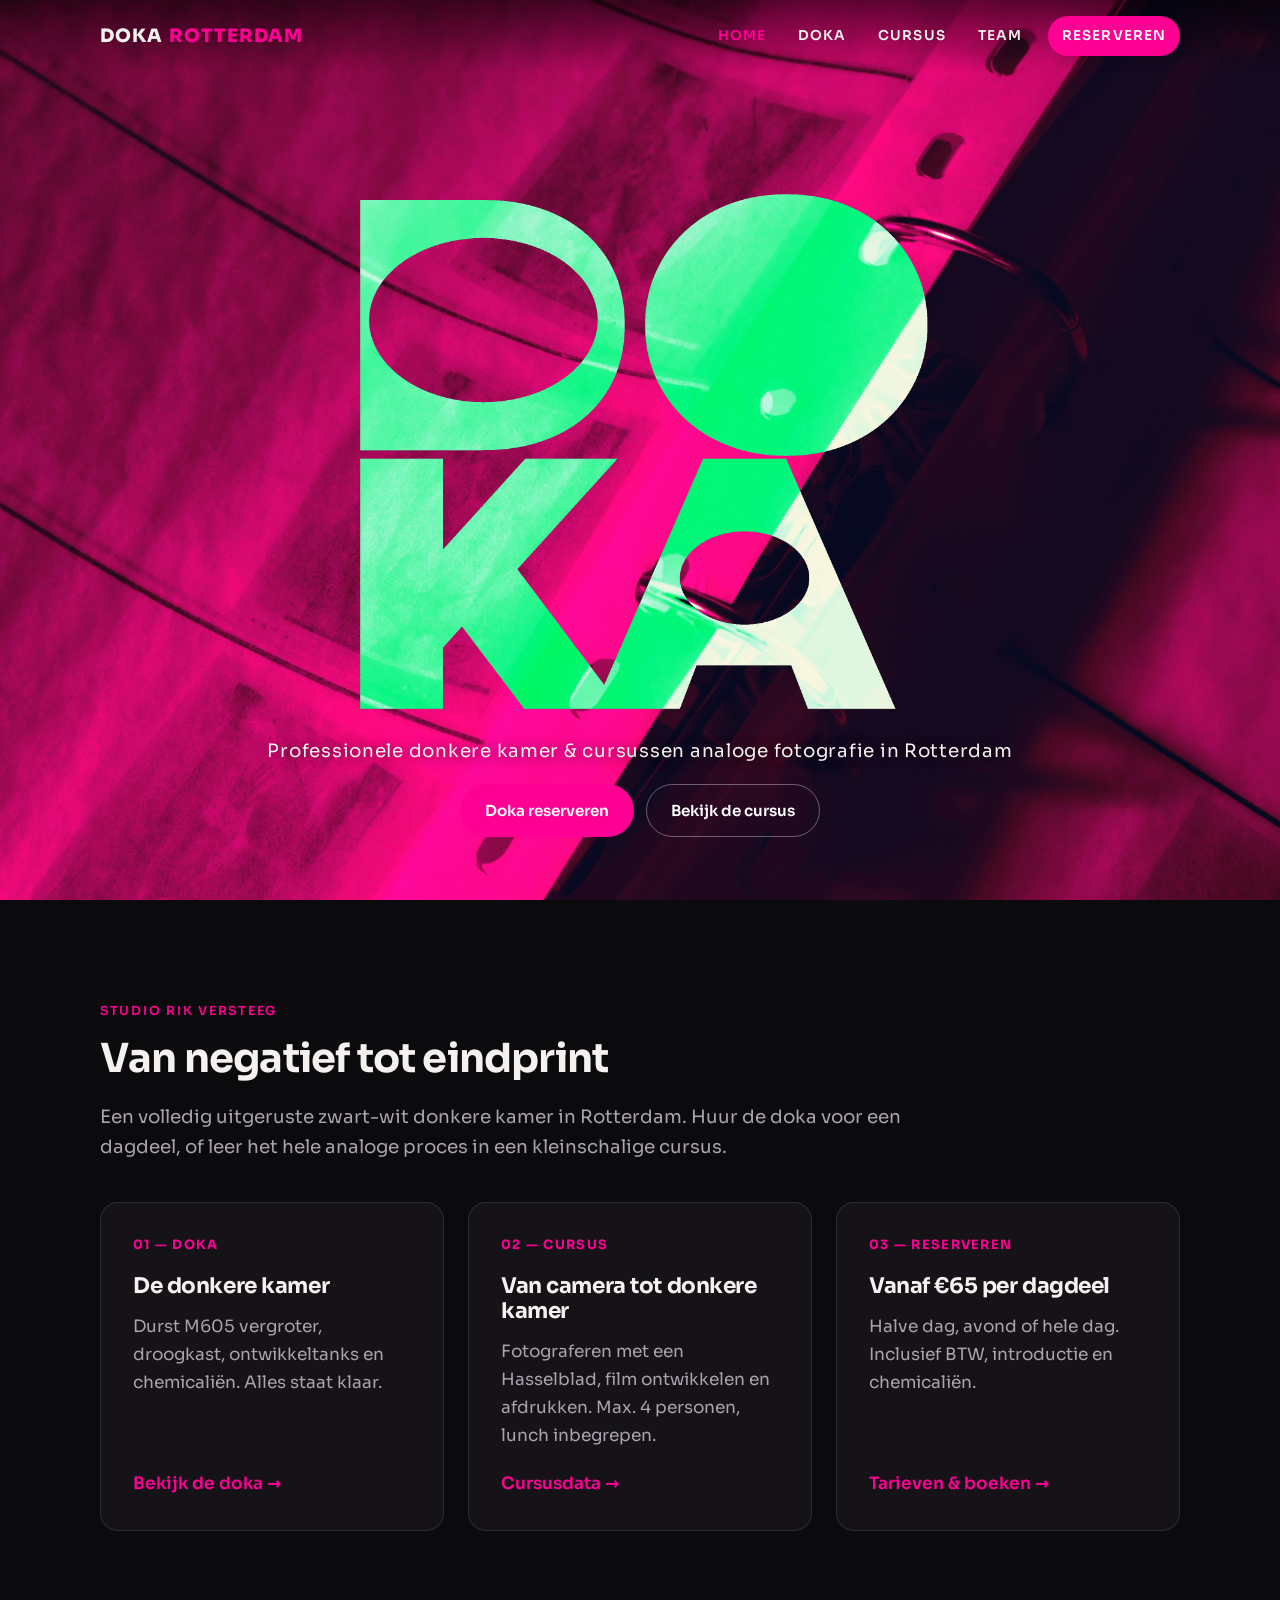
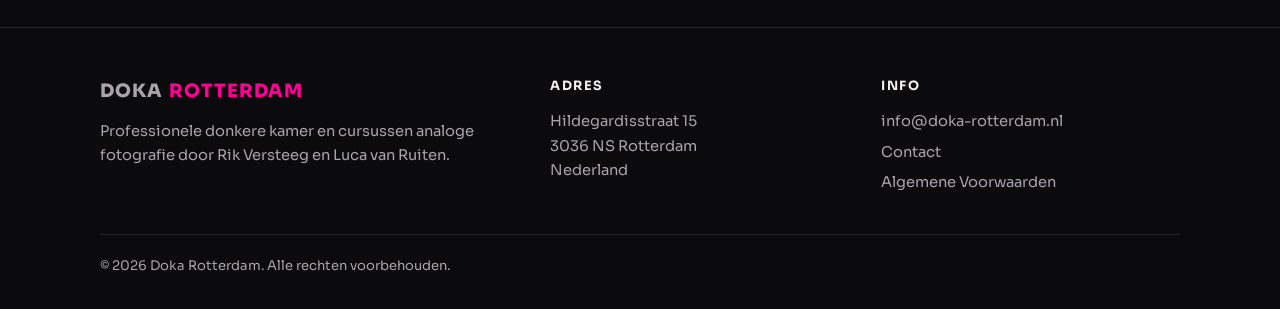
==== commit eabcb583: "lil fix" ====
--- a/index.html
+++ b/index.html
@@ -133,7 +133,7 @@
             <div class="cols">
                 <div>
                     <a class="brand" href="index.html">DOKA <span>ROTTERDAM</span></a>
-                    <p style="margin-top: 12px">Professionele donkere kamer en cursussen analoge fotografie bij Studio Rik Versteeg.</p>
+                    <p style="margin-top: 12px">Professionele donkere kamer en cursussen analoge fotografie door Rik Versteeg en Luca van Ruiten.</p>
                 </div>
                 <div>
                     <h4>Adres</h4>
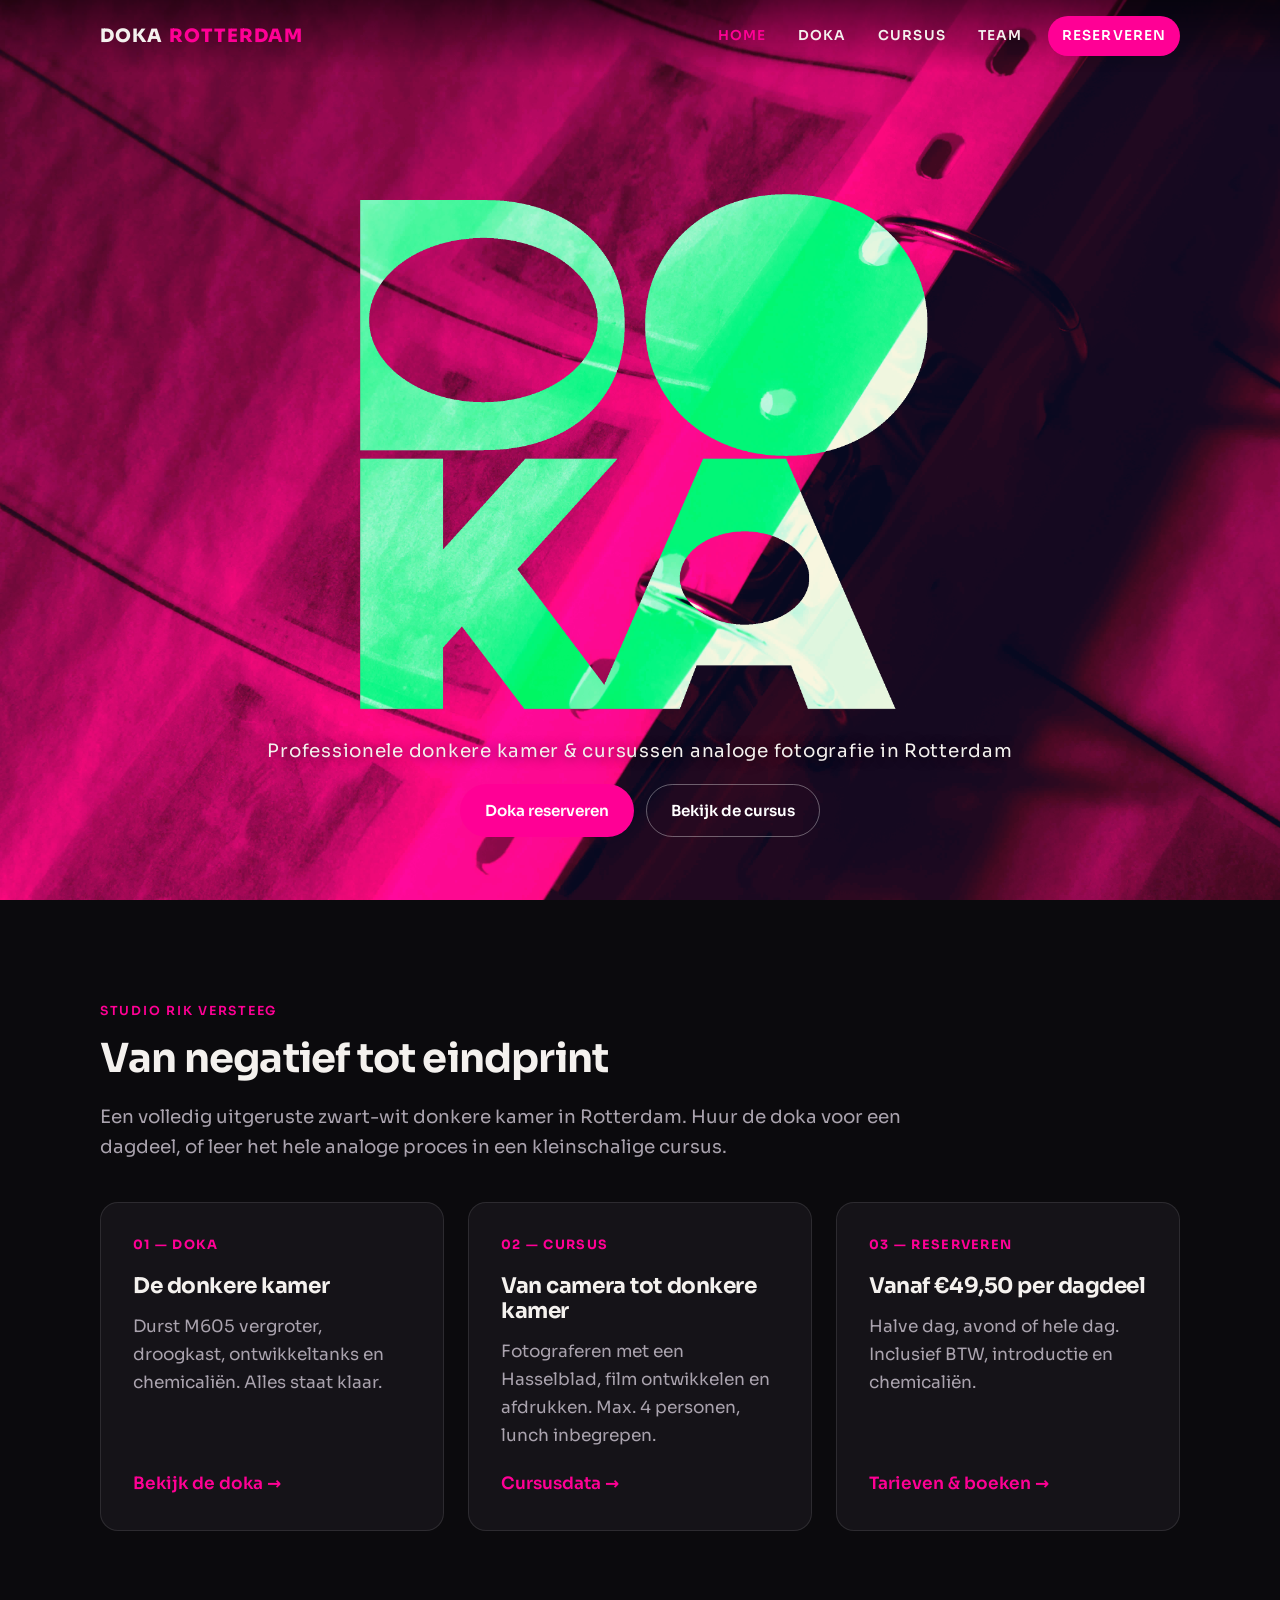
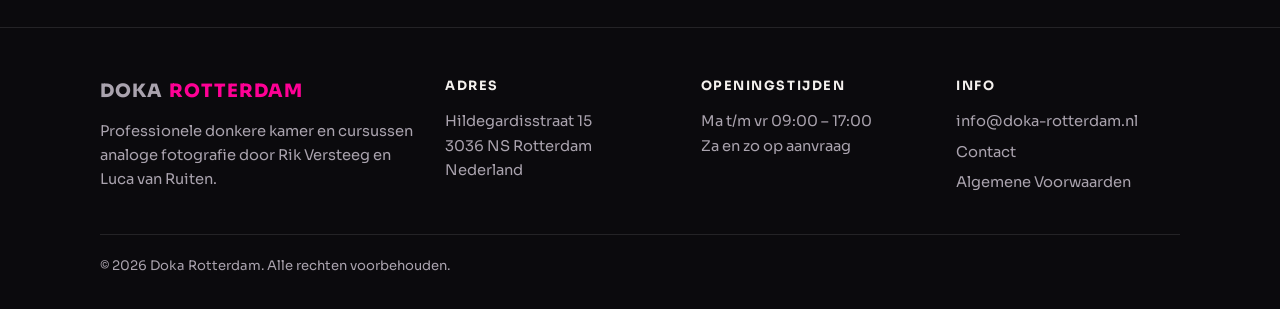
==== commit 80fe1b7b: "update" ====
--- a/index.html
+++ b/index.html
@@ -39,7 +39,8 @@
           "addressLocality": "Rotterdam",
           "addressCountry": "NL"
         },
-        "email": "info@doka-rotterdam.nl"
+        "email": "info@doka-rotterdam.nl",
+        "openingHours": "Mo-Fr 09:00-17:00"
       }
     </script>
 </head>
@@ -119,7 +120,7 @@
                     </a>
                     <a class="card feature" href="reserveren.html">
                         <span class="num">03 — RESERVEREN</span>
-                        <h3>Vanaf €65 per dagdeel</h3>
+                        <h3>Vanaf €49,50 per dagdeel</h3>
                         <p>Halve dag, avond of hele dag. Inclusief BTW, introductie en chemicaliën.</p>
                         <span class="arrow">Tarieven &amp; boeken →</span>
                     </a>
@@ -140,6 +141,10 @@
                     <address><a href="https://maps.app.goo.gl/UmLGHMcnTGEYaz4e9" target="_blank" rel="noopener">Hildegardisstraat 15<br>3036 NS Rotterdam<br>Nederland</a></address>
                 </div>
                 <div>
+                    <h4>Openingstijden</h4>
+                    <p>Ma t/m vr 09:00 – 17:00<br>Za en zo op aanvraag</p>
+                </div>
+                <div>
                     <h4>Info</h4>
                     <ul>
                         <li><a href="mailto:info@doka-rotterdam.nl">info@doka-rotterdam.nl</a></li>
--- a/style/main.css
+++ b/style/main.css
@@ -292,6 +292,17 @@
 
 .card h3 { font-size: 1.2rem; margin-bottom: 14px; }
 
+.card .card-label {
+    font-size: 0.75rem;
+    font-weight: 600;
+    letter-spacing: 0.12em;
+    text-transform: uppercase;
+    color: var(--muted);
+    margin: 22px 0 10px;
+}
+
+.card h3 + .card-label { margin-top: 0; }
+
 .card--accent { background: linear-gradient(160deg, rgba(255, 0, 149, 0.16), var(--surface) 60%); border-color: rgba(255, 0, 149, 0.35); }
 
 .list { list-style: none; }
@@ -600,7 +611,7 @@
 
 .site-footer .cols {
     display: grid;
-    grid-template-columns: 1.4fr 1fr 1fr;
+    grid-template-columns: 1.4fr 1fr 1fr 1fr;
     gap: 32px;
 }
 
@@ -619,6 +630,7 @@
 /* ---------- Responsive ---------- */
 
 @media (max-width: 960px) {
+    .site-footer .cols { grid-template-columns: 1fr 1fr; }
     .grid-3 { grid-template-columns: 1fr; }
     .split { grid-template-columns: 1fr; }
 }
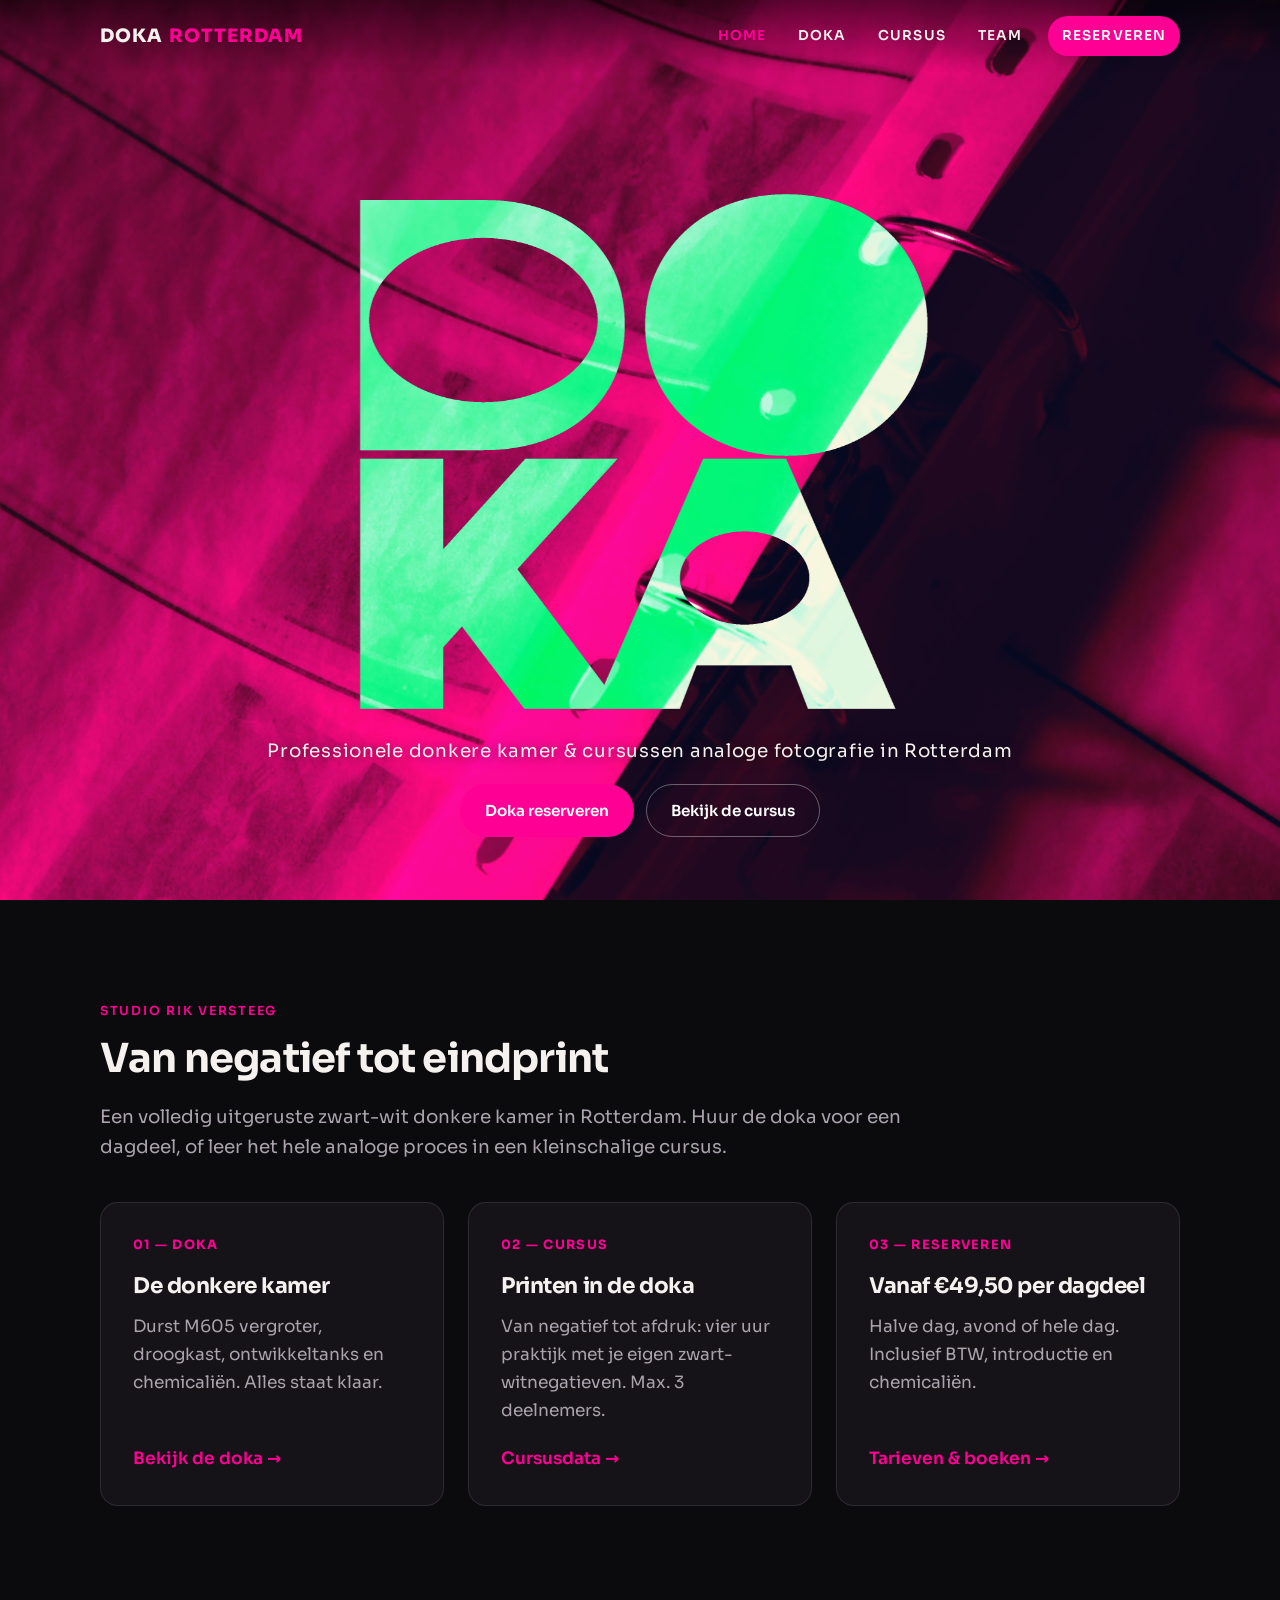
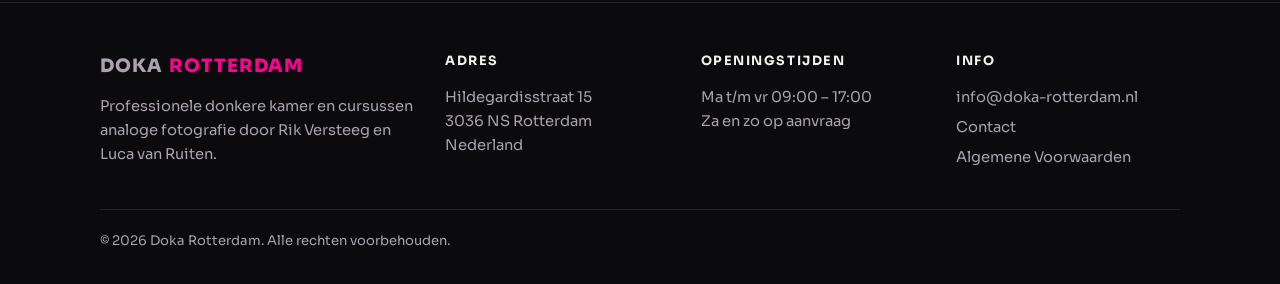
==== commit bc1d7bbb: "update cursus" ====
--- a/index.html
+++ b/index.html
@@ -20,7 +20,7 @@
     <meta property="og:url" content="https://www.doka-rotterdam.nl/">
     <meta property="og:title" content="Doka Rotterdam – Professionele Donkere Kamer Huren">
     <meta property="og:description" content="Huur een volledig uitgeruste donkere kamer in Rotterdam voor zwart-wit film ontwikkelen en afdrukken. Studio Rik Versteeg.">
-    <meta property="og:image" content="https://www.doka-rotterdam.nl/images/compressed/1.jpg">
+    <meta property="og:image" content="https://www.doka-rotterdam.nl/images/compressed/web/1.jpg">
     <meta property="og:locale" content="nl_NL">
     <meta property="og:site_name" content="Doka Rotterdam">
 
@@ -30,7 +30,7 @@
         "@type": "LocalBusiness",
         "name": "Doka Rotterdam – Studio Rik Versteeg",
         "url": "https://www.doka-rotterdam.nl",
-        "image": "https://www.doka-rotterdam.nl/images/compressed/1.jpg",
+        "image": "https://www.doka-rotterdam.nl/images/compressed/web/1.jpg",
         "description": "Professionele donkere kamer te huur in Rotterdam voor zwart-wit film ontwikkelen en afdrukken.",
         "address": {
           "@type": "PostalAddress",
@@ -63,27 +63,27 @@
         <section class="home-hero">
             <div class="track" aria-hidden="true">
                 <!-- Two identical sets so the scroll animation loops seamlessly -->
-                <div class="image" style="background-image: url('images/compressed/1.jpg')"></div>
-                <div class="image" style="background-image: url('images/compressed/2.jpg')"></div>
-                <div class="image" style="background-image: url('images/compressed/3.jpg')"></div>
-                <div class="image" style="background-image: url('images/compressed/4.jpg')"></div>
-                <div class="image" style="background-image: url('images/compressed/5.jpg')"></div>
-                <div class="image" style="background-image: url('images/compressed/6.jpg')"></div>
-                <div class="image" style="background-image: url('images/compressed/7.jpg')"></div>
-                <div class="image" style="background-image: url('images/compressed/8.jpg')"></div>
-                <div class="image" style="background-image: url('images/compressed/9.jpg')"></div>
-                <div class="image" style="background-image: url('images/compressed/10.jpg')"></div>
+                <div class="image" style="background-image: url('images/compressed/web/1.jpg')"></div>
+                <div class="image" style="background-image: url('images/compressed/web/2.jpg')"></div>
+                <div class="image" style="background-image: url('images/compressed/web/3.jpg')"></div>
+                <div class="image" style="background-image: url('images/compressed/web/4.jpg')"></div>
+                <div class="image" style="background-image: url('images/compressed/web/5.jpg')"></div>
+                <div class="image" style="background-image: url('images/compressed/web/6.jpg')"></div>
+                <div class="image" style="background-image: url('images/compressed/web/7.jpg')"></div>
+                <div class="image" style="background-image: url('images/compressed/web/8.jpg')"></div>
+                <div class="image" style="background-image: url('images/compressed/web/9.jpg')"></div>
+                <div class="image" style="background-image: url('images/compressed/web/10.jpg')"></div>
 
-                <div class="image" style="background-image: url('images/compressed/1.jpg')"></div>
-                <div class="image" style="background-image: url('images/compressed/2.jpg')"></div>
-                <div class="image" style="background-image: url('images/compressed/3.jpg')"></div>
-                <div class="image" style="background-image: url('images/compressed/4.jpg')"></div>
-                <div class="image" style="background-image: url('images/compressed/5.jpg')"></div>
-                <div class="image" style="background-image: url('images/compressed/6.jpg')"></div>
-                <div class="image" style="background-image: url('images/compressed/7.jpg')"></div>
-                <div class="image" style="background-image: url('images/compressed/8.jpg')"></div>
-                <div class="image" style="background-image: url('images/compressed/9.jpg')"></div>
-                <div class="image" style="background-image: url('images/compressed/10.jpg')"></div>
+                <div class="image" style="background-image: url('images/compressed/web/1.jpg')"></div>
+                <div class="image" style="background-image: url('images/compressed/web/2.jpg')"></div>
+                <div class="image" style="background-image: url('images/compressed/web/3.jpg')"></div>
+                <div class="image" style="background-image: url('images/compressed/web/4.jpg')"></div>
+                <div class="image" style="background-image: url('images/compressed/web/5.jpg')"></div>
+                <div class="image" style="background-image: url('images/compressed/web/6.jpg')"></div>
+                <div class="image" style="background-image: url('images/compressed/web/7.jpg')"></div>
+                <div class="image" style="background-image: url('images/compressed/web/8.jpg')"></div>
+                <div class="image" style="background-image: url('images/compressed/web/9.jpg')"></div>
+                <div class="image" style="background-image: url('images/compressed/web/10.jpg')"></div>
             </div>
             <div id="overlay"></div>
             <div class="home-hero__logo">
@@ -114,8 +114,8 @@
                     </a>
                     <a class="card feature" href="cursus.html">
                         <span class="num">02 — CURSUS</span>
-                        <h3>Van camera tot donkere kamer</h3>
-                        <p>Fotograferen met een Hasselblad, film ontwikkelen en afdrukken. Max. 4 personen, lunch inbegrepen.</p>
+                        <h3>Printen in de doka</h3>
+                        <p>Van negatief tot afdruk: vier uur praktijk met je eigen zwart-witnegatieven. Max. 3 deelnemers.</p>
                         <span class="arrow">Cursusdata →</span>
                     </a>
                     <a class="card feature" href="reserveren.html">
--- a/style/main.css
+++ b/style/main.css
@@ -354,10 +354,16 @@
     width: max-content;
     height: 100%;
     animation: scroll 80s linear infinite;
-}
-
+    will-change: transform;
+    backface-visibility: hidden;
+}
+
+/* Explicit width, not just flex-basis: Firefox ignores flex-basis when
+   sizing a max-content flex container, which left the track 0px wide
+   (so translateX(-50%) moved nothing). */
 .track .image {
-    flex: 0 0 100vw;
+    flex: none;
+    width: 100vw;
     height: 100%;
     background-size: cover;
     background-position: center;
@@ -420,8 +426,8 @@
 .feature .arrow { margin-top: 20px; font-weight: 600; color: var(--accent); }
 
 @keyframes scroll {
-    from { transform: translateX(0); }
-    to   { transform: translateX(-50%); }
+    from { transform: translate3d(0, 0, 0); }
+    to   { transform: translate3d(-50%, 0, 0); }
 }
 
 @media (prefers-reduced-motion: reduce) {
@@ -664,6 +670,7 @@
 
 @media (max-width: 700px) {
     body { font-size: 16px; }
+    .home-hero__content p { display: none; }
     .grid-2 { grid-template-columns: 1fr; }
     .timeline li { grid-template-columns: 1fr; gap: 6px; }
     .site-footer .cols { grid-template-columns: 1fr; gap: 28px; }
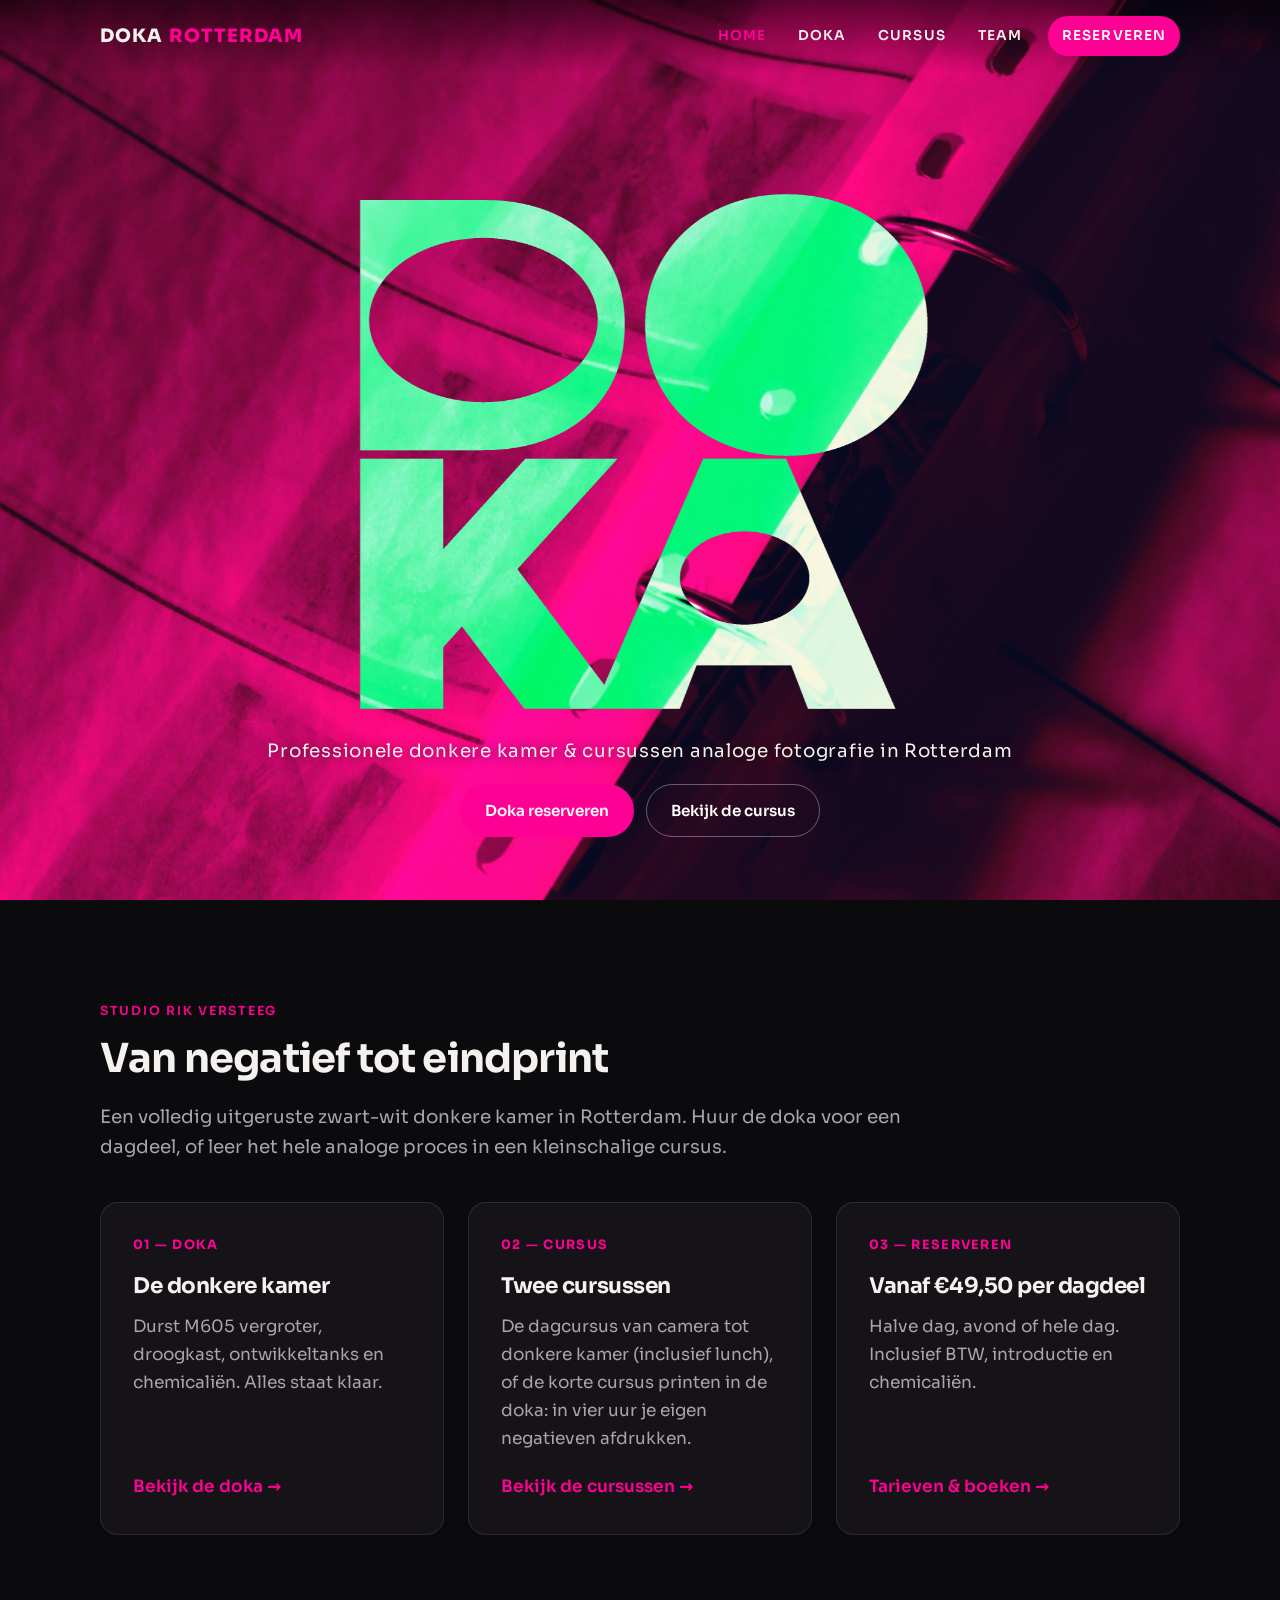
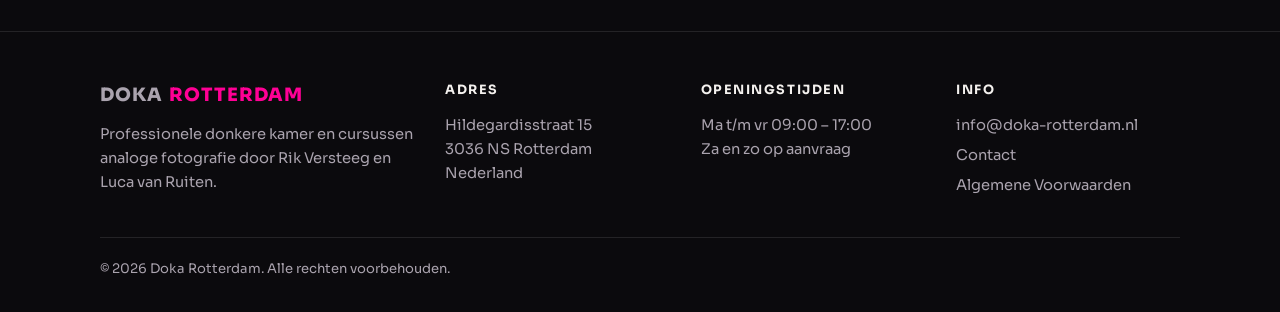
==== commit 3c24dcd7: "fix" ====
--- a/index.html
+++ b/index.html
@@ -114,9 +114,9 @@
                     </a>
                     <a class="card feature" href="cursus.html">
                         <span class="num">02 — CURSUS</span>
-                        <h3>Printen in de doka</h3>
-                        <p>Van negatief tot afdruk: vier uur praktijk met je eigen zwart-witnegatieven. Max. 3 deelnemers.</p>
-                        <span class="arrow">Cursusdata →</span>
+                        <h3>Twee cursussen</h3>
+                        <p>De dagcursus van camera tot donkere kamer (inclusief lunch), of de korte cursus printen in de doka: in vier uur je eigen negatieven afdrukken.</p>
+                        <span class="arrow">Bekijk de cursussen →</span>
                     </a>
                     <a class="card feature" href="reserveren.html">
                         <span class="num">03 — RESERVEREN</span>
--- a/style/main.css
+++ b/style/main.css
@@ -508,6 +508,29 @@
 }
 
 .date-card.is-past { display: none; }
+
+.course-head {
+    border-top: 1px solid var(--border);
+    padding-bottom: clamp(24px, 4vw, 40px);
+}
+
+.course-title {
+    font-size: clamp(2rem, 5vw, 3.4rem);
+    font-weight: 800;
+    letter-spacing: -0.03em;
+    max-width: 18ch;
+}
+
+.course-title em { font-style: normal; color: var(--accent); }
+
+.course-head .lead { max-width: 62ch; margin-top: 18px; }
+
+.course-card { display: flex; flex-direction: column; }
+.course-card h3 { font-size: 1.4rem; margin-bottom: 6px; }
+.course-card .time { color: var(--muted); font-size: 0.9rem; margin-bottom: 14px; }
+.course-card .btn-row { margin-top: auto; padding-top: 24px; }
+
+.badge.badge--ghost { background: transparent; border: 1px solid var(--accent); color: var(--accent); }
 
 .facts { display: grid; grid-template-columns: max-content 1fr; gap: 10px 24px; }
 .facts dt { color: var(--muted); }
